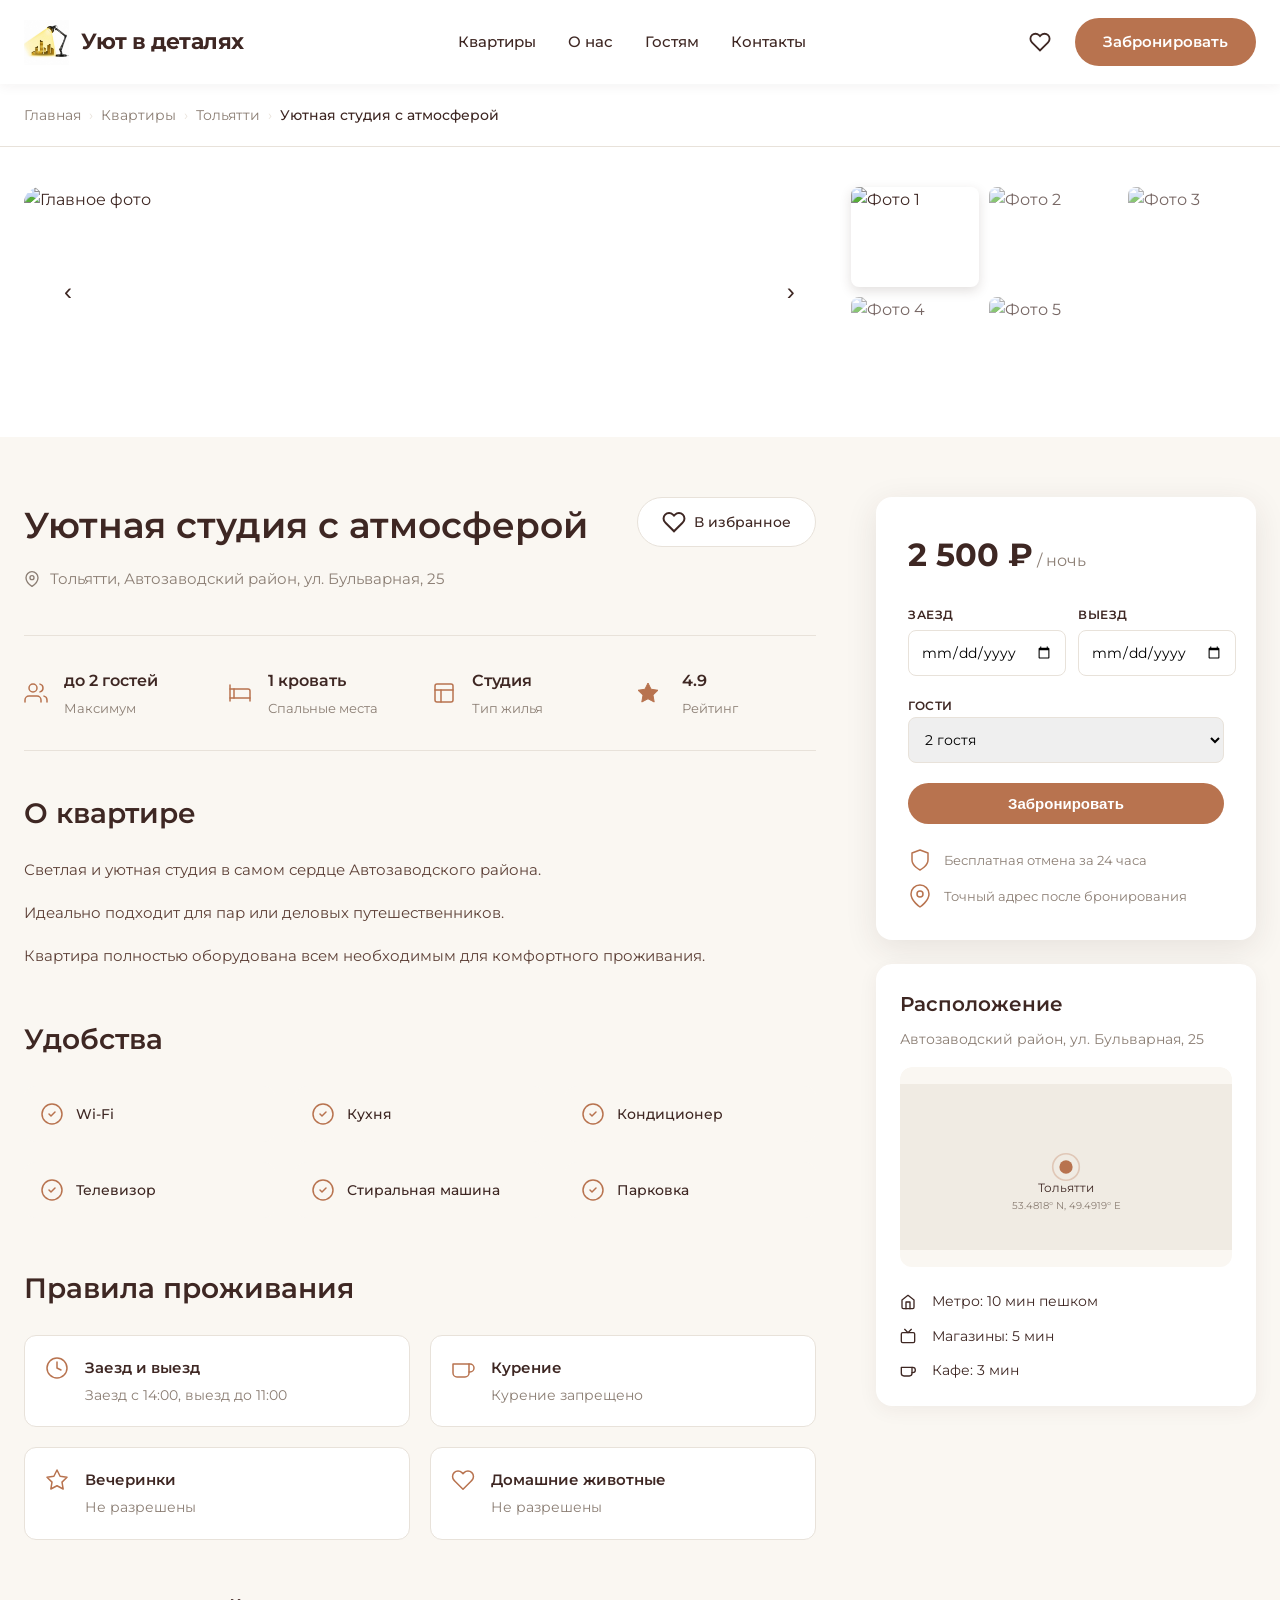
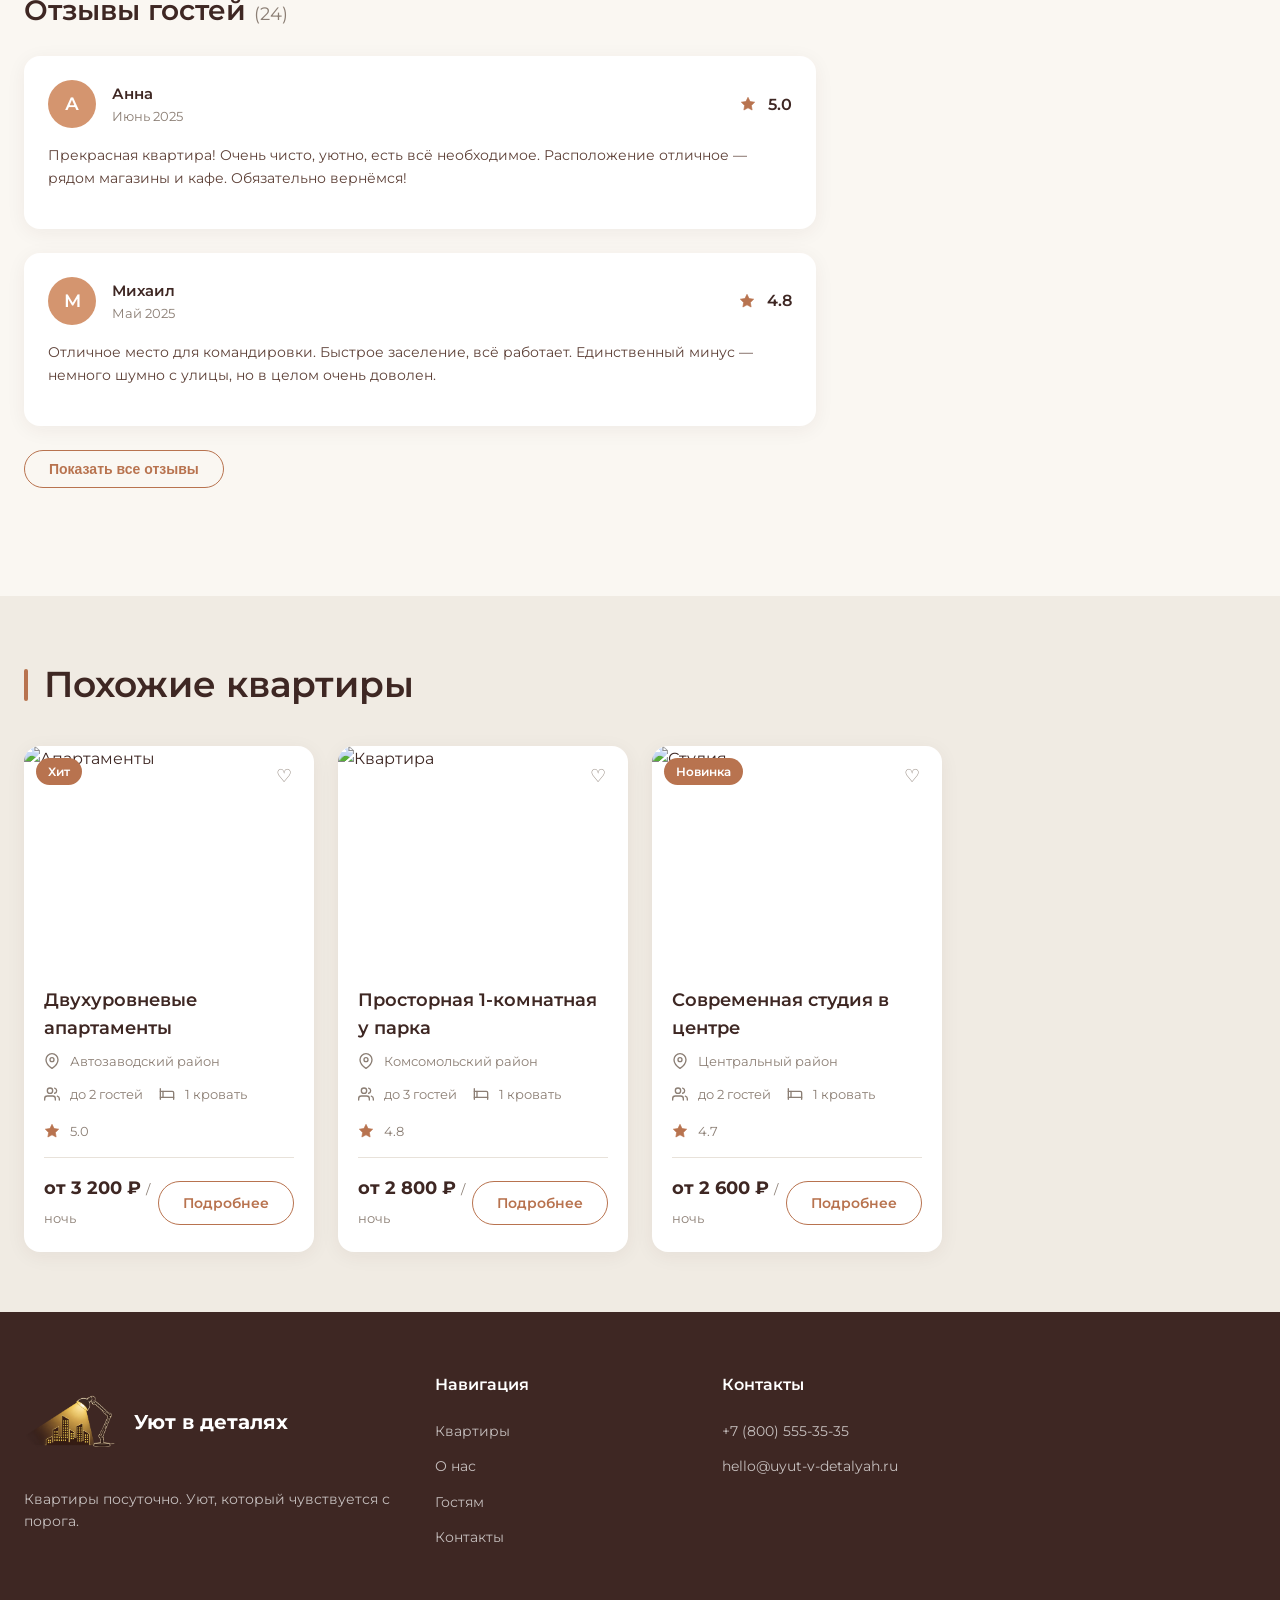
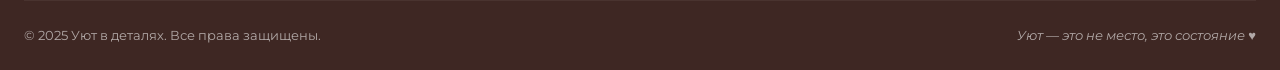
==== apartment.html @ e323c92f "Add files via upload" ====
<!DOCTYPE html>
<html lang="ru">
<head>
  <meta charset="UTF-8">
  <meta name="viewport" content="width=device-width, initial-scale=1.0">
  <title>Уютная студия с атмосферой — Уют в деталях</title>
  <link rel="stylesheet" href="css/style.css">
  <link rel="stylesheet" href="css/apartment.css">
  <link rel="preconnect" href="https://fonts.googleapis.com">
  <link rel="preconnect" href="https://fonts.gstatic.com" crossorigin>
  <link href="https://fonts.googleapis.com/css2?family=Montserrat:wght@300;400;500;600;700&family=Playfair+Display:wght@400;600;700&display=swap" rel="stylesheet">
  
  <style>
    .icon-sm {
      width: 16px;
      height: 16px;
      stroke: currentColor;
      fill: none;
      stroke-width: 2;
      stroke-linecap: round;
      stroke-linejoin: round;
      vertical-align: middle;
      margin-right: 6px;
      flex-shrink: 0;
    }
    .icon-star {
      width: 16px;
      height: 16px;
      fill: var(--terracotta);
      stroke: var(--terracotta);
      stroke-width: 1;
      vertical-align: middle;
      margin-right: 6px;
      flex-shrink: 0;
    }
    .icon-feature {
      width: 24px;
      height: 24px;
      stroke: var(--terracotta);
      fill: none;
      stroke-width: 1.5;
      stroke-linecap: round;
      stroke-linejoin: round;
    }
  </style>
</head>
<body>

  <!-- HEADER -->
  <header class="header">
    <div class="container header-inner">
      <a class="logo" href="index.html">
        <img class="logo-ikon" src="img/logo.jpg" alt="Логотип">
        <span class="logo-text">Уют в деталях</span>
      </a>
      <nav class="nav">
        <a href="catalog.html">Квартиры</a>
        <a href="about.html">О нас</a>
        <a href="guests.html">Гостям</a>
        <a href="contacts.html">Контакты</a>
      </nav>
      <div class="header-actions">
        <button class="icon-btn" title="Избранное">
          <svg width="22" height="22" viewBox="0 0 24 24" fill="none" stroke="currentColor" stroke-width="2">
            <path d="M20.84 4.61a5.5 5.5 0 0 0-7.78 0L12 5.67l-1.06-1.06a5.5 5.5 0 0 0-7.78 7.78l1.06 1.06L12 21.23l7.78-7.78 1.06-1.06a5.5 5.5 0 0 0 0-7.78z"/>
          </svg>
        </button>
        <a href="catalog.html" class="btn-primary">Забронировать</a>
      </div>
    </div>
  </header>

  <!-- ХЛЕБНЫЕ КРОШКИ -->
  <div class="breadcrumbs">
    <div class="container">
      <a href="index.html">Главная</a>
      <span>›</span>
      <a href="catalog.html">Квартиры</a>
      <span>›</span>
      <a href="catalog.html?city=tolyatti">Тольятти</a>
      <span>›</span>
      <span class="current">Уютная студия с атмосферой</span>
    </div>
  </div>

  <!-- ГАЛЕРЕЯ -->
  <section class="gallery-section">
    <div class="container">
      <div class="gallery-grid">
        <div class="gallery-main">
          <img src="https://images.unsplash.com/photo-1522708323590-d24dbb6b0267?w=1200" alt="Главное фото" id="main-image">
          <button class="gallery-nav gallery-prev">‹</button>
          <button class="gallery-nav gallery-next">›</button>
        </div>
        <div class="gallery-thumbs">
          <img src="https://images.unsplash.com/photo-1522708323590-d24dbb6b0267?w=400" alt="Фото 1" class="thumb active" data-full="https://images.unsplash.com/photo-1522708323590-d24dbb6b0267?w=1200">
          <img src="https://images.unsplash.com/photo-1502672260266-1c1ef2d93688?w=400" alt="Фото 2" class="thumb" data-full="https://images.unsplash.com/photo-1502672260266-1c1ef2d93688?w=1200">
          <img src="https://images.unsplash.com/photo-1560448204-e02f11c3d0e2?w=400" alt="Фото 3" class="thumb" data-full="https://images.unsplash.com/photo-1560448204-e02f11c3d0e2?w=1200">
          <img src="https://images.unsplash.com/photo-1505693416388-ac5ce068fe85?w=400" alt="Фото 4" class="thumb" data-full="https://images.unsplash.com/photo-1505693416388-ac5ce068fe85?w=1200">
          <img src="https://images.unsplash.com/photo-1558618666-fcd25c85cd64?w=400" alt="Фото 5" class="thumb" data-full="https://images.unsplash.com/photo-1558618666-fcd25c85cd64?w=1200">
        </div>
      </div>
    </div>
  </section>

  <!-- ОСНОВНАЯ ИНФОРМАЦИЯ -->
  <section class="apartment-details">
    <div class="container">
      <div class="details-grid">
        
        <!-- ЛЕВАЯ КОЛОНКА -->
        <div class="details-main">
          
          <!-- Заголовок -->
          <div class="apartment-header">
            <div>
              <h1>Уютная студия с атмосферой</h1>
              <div class="apartment-location">
                <svg class="icon-sm" viewBox="0 0 24 24"><path d="M21 10c0 7-9 13-9 13s-9-6-9-13a9 9 0 0 1 18 0z"></path><circle cx="12" cy="10" r="3"></circle></svg>
                Тольятти, Автозаводский район, ул. Бульварная, 25
              </div>
            </div>
            <button class="favorite-btn-large">
              <svg width="24" height="24" viewBox="0 0 24 24" fill="none" stroke="currentColor" stroke-width="2">
                <path d="M20.84 4.61a5.5 5.5 0 0 0-7.78 0L12 5.67l-1.06-1.06a5.5 5.5 0 0 0-7.78 7.78l1.06 1.06L12 21.23l7.78-7.78 1.06-1.06a5.5 5.5 0 0 0 0-7.78z"/>
              </svg>
              В избранное
            </button>
          </div>

          <!-- Характеристики -->
          <div class="apartment-specs">
            <div class="spec-item">
              <svg class="icon-feature" viewBox="0 0 24 24"><path d="M17 21v-2a4 4 0 0 0-4-4H5a4 4 0 0 0-4 4v2"></path><circle cx="9" cy="7" r="4"></circle><path d="M23 21v-2a4 4 0 0 0-3-3.87"></path><path d="M16 3.13a4 4 0 0 1 0 7.75"></path></svg>
              <div>
                <div class="spec-value">до 2 гостей</div>
                <div class="spec-label">Максимум</div>
              </div>
            </div>
            <div class="spec-item">
              <svg class="icon-feature" viewBox="0 0 24 24"><path d="M2 4v16"></path><path d="M2 8h18a2 2 0 0 1 2 2v10"></path><path d="M2 17h20"></path><path d="M6 8v9"></path></svg>
              <div>
                <div class="spec-value">1 кровать</div>
                <div class="spec-label">Спальные места</div>
              </div>
            </div>
            <div class="spec-item">
              <svg class="icon-feature" viewBox="0 0 24 24"><rect x="3" y="3" width="18" height="18" rx="2" ry="2"></rect><line x1="3" y1="9" x2="21" y2="9"></line><line x1="9" y1="21" x2="9" y2="9"></line></svg>
              <div>
                <div class="spec-value">Студия</div>
                <div class="spec-label">Тип жилья</div>
              </div>
            </div>
            <div class="spec-item">
              <svg class="icon-star" viewBox="0 0 24 24" style="width: 24px; height: 24px;"><polygon points="12 2 15.09 8.26 22 9.27 17 14.14 18.18 21.02 12 17.77 5.82 21.02 7 14.14 2 9.27 8.91 8.26 12 2"></polygon></svg>
              <div>
                <div class="spec-value">4.9</div>
                <div class="spec-label">Рейтинг</div>
              </div>
            </div>
          </div>

          <!-- Описание -->
          <div class="apartment-description">
            <h2>О квартире</h2>
            <p>Светлая и уютная студия в самом сердце Автозаводского района. Идеально подходит для пар или деловых путешественников. Квартира полностью оборудована всем необходимым для комфортного проживания.</p>
            <p>Панорамные окна наполняют пространство естественным светом, а продуманный дизайн создаёт атмосферу домашнего уюта. В шаговой доступности магазины, кафе и остановки общественного транспорта.</p>
            <p>Бесконтактное заселение через кейбокс — вы получите код доступа сразу после оплаты и сможете заехать в любое удобное время.</p>
          </div>

          <!-- Удобства -->
          <div class="apartment-amenities">
            <h2>Удобства</h2>
            <div class="amenities-grid">
              <div class="amenity-item">
                <svg class="icon-feature" viewBox="0 0 24 24"><path d="M5 12.55a11 11 0 0 1 14.08 0"></path><path d="M1.42 9a16 16 0 0 1 21.16 0"></path><path d="M8.53 16.11a6 6 0 0 1 6.95 0"></path><line x1="12" y1="20" x2="12.01" y2="20"></line></svg>
                <span>Wi-Fi</span>
              </div>
              <div class="amenity-item">
                <svg class="icon-feature" viewBox="0 0 24 24"><path d="M18 8h1a4 4 0 0 1 0 8h-1"></path><path d="M2 8h16v9a4 4 0 0 1-4 4H6a4 4 0 0 1-4-4V8z"></path><line x1="6" y1="1" x2="6" y2="4"></line><line x1="10" y1="1" x2="10" y2="4"></line><line x1="14" y1="1" x2="14" y2="4"></line></svg>
                <span>Кофемашина</span>
              </div>
              <div class="amenity-item">
                <svg class="icon-feature" viewBox="0 0 24 24"><rect x="2" y="7" width="20" height="15" rx="2" ry="2"></rect><polyline points="17 2 12 7 7 2"></polyline></svg>
                <span>Телевизор</span>
              </div>
              <div class="amenity-item">
                <svg class="icon-feature" viewBox="0 0 24 24"><path d="M12 2v20M2 12h20"></path><circle cx="12" cy="12" r="10"></circle></svg>
                <span>Кондиционер</span>
              </div>
              <div class="amenity-item">
                <svg class="icon-feature" viewBox="0 0 24 24"><path d="M18 8h1a4 4 0 0 1 0 8h-1"></path><path d="M2 8h16v9a4 4 0 0 1-4 4H6a4 4 0 0 1-4-4V8z"></path></svg>
                <span>Кухня</span>
              </div>
              <div class="amenity-item">
                <svg class="icon-feature" viewBox="0 0 24 24"><path d="M9 12l2 2 4-4"></path><circle cx="12" cy="12" r="10"></circle></svg>
                <span>Стиральная машина</span>
              </div>
              <div class="amenity-item">
                <svg class="icon-feature" viewBox="0 0 24 24"><path d="M3 9l9-7 9 7v11a2 2 0 0 1-2 2H5a2 2 0 0 1-2-2z"></path><polyline points="9 22 9 12 15 12 15 22"></polyline></svg>
                <span>Фен</span>
              </div>
              <div class="amenity-item">
                <svg class="icon-feature" viewBox="0 0 24 24"><rect x="3" y="4" width="18" height="18" rx="2" ry="2"></rect><line x1="16" y1="2" x2="16" y2="6"></line><line x1="8" y1="2" x2="8" y2="6"></line><line x1="3" y1="10" x2="21" y2="10"></line></svg>
                <span>Утюг</span>
              </div>
              <div class="amenity-item">
                <svg class="icon-feature" viewBox="0 0 24 24"><circle cx="12" cy="12" r="5"></circle><line x1="12" y1="1" x2="12" y2="3"></line><line x1="12" y1="21" x2="12" y2="23"></line><line x1="4.22" y1="4.22" x2="5.64" y2="5.64"></line><line x1="18.36" y1="18.36" x2="19.78" y2="19.78"></line><line x1="1" y1="12" x2="3" y2="12"></line><line x1="21" y1="12" x2="23" y2="12"></line><line x1="4.22" y1="19.78" x2="5.64" y2="18.36"></line><line x1="18.36" y1="5.64" x2="19.78" y2="4.22"></line></svg>
                <span>Отопление</span>
              </div>
              <div class="amenity-item">
                <svg class="icon-feature" viewBox="0 0 24 24"><path d="M21 10c0 7-9 13-9 13s-9-6-9-13a9 9 0 0 1 18 0z"></path><circle cx="12" cy="10" r="3"></circle></svg>
                <span>Рядом с метро</span>
              </div>
              <div class="amenity-item">
                <svg class="icon-feature" viewBox="0 0 24 24"><rect x="1" y="3" width="15" height="13"></rect><polygon points="16 8 20 8 23 11 23 16 16 16 16 8"></polygon><circle cx="5.5" cy="18.5" r="2.5"></circle><circle cx="18.5" cy="18.5" r="2.5"></circle></svg>
                <span>Парковка</span>
              </div>
              <div class="amenity-item">
                <svg class="icon-feature" viewBox="0 0 24 24"><path d="M12 22s8-4 8-10V5l-8-3-8 3v7c0 6 8 10 8 10z"></path></svg>
                <span>Бесконтактное заселение</span>
              </div>
            </div>
          </div>

          <!-- Правила -->
          <div class="apartment-rules">
            <h2>Правила проживания</h2>
            <div class="rules-grid">
              <div class="rule-item">
                <svg class="icon-feature" viewBox="0 0 24 24"><circle cx="12" cy="12" r="10"></circle><polyline points="12 6 12 12 16 14"></polyline></svg>
                <div>
                  <div class="rule-title">Заезд и выезд</div>
                  <div class="rule-text">Заезд с 14:00, выезд до 11:00</div>
                </div>
              </div>
              <div class="rule-item">
                <svg class="icon-feature" viewBox="0 0 24 24"><path d="M18 8h1a4 4 0 0 1 0 8h-1"></path><path d="M2 8h16v9a4 4 0 0 1-4 4H6a4 4 0 0 1-4-4V8z"></path></svg>
                <div>
                  <div class="rule-title">Курение</div>
                  <div class="rule-text">Курение запрещено</div>
                </div>
              </div>
              <div class="rule-item">
                <svg class="icon-feature" viewBox="0 0 24 24"><path d="M12 2l3.09 6.26L22 9.27l-5 4.87 1.18 6.88L12 17.77l-6.18 3.25L7 14.14 2 9.27l6.91-1.01L12 2z"></path></svg>
                <div>
                  <div class="rule-title">Вечеринки</div>
                  <div class="rule-text">Не разрешены</div>
                </div>
              </div>
              <div class="rule-item">
                <svg class="icon-feature" viewBox="0 0 24 24"><path d="M20.84 4.61a5.5 5.5 0 0 0-7.78 0L12 5.67l-1.06-1.06a5.5 5.5 0 0 0-7.78 7.78l1.06 1.06L12 21.23l7.78-7.78 1.06-1.06a5.5 5.5 0 0 0 0-7.78z"></path></svg>
                <div>
                  <div class="rule-title">Домашние животные</div>
                  <div class="rule-text">Не разрешены</div>
                </div>
              </div>
            </div>
          </div>

          <!-- Отзывы -->
          <div class="apartment-reviews">
            <h2>Отзывы гостей <span class="reviews-count">(24)</span></h2>
            <div class="reviews-list">
              <div class="review-item">
                <div class="review-header">
                  <div class="review-avatar">А</div>
                  <div>
                    <div class="review-name">Анна</div>
                    <div class="review-date">Июнь 2025</div>
                  </div>
                  <div class="review-rating">
                    <svg class="icon-star" viewBox="0 0 24 24"><polygon points="12 2 15.09 8.26 22 9.27 17 14.14 18.18 21.02 12 17.77 5.82 21.02 7 14.14 2 9.27 8.91 8.26 12 2"></polygon></svg>
                    5.0
                  </div>
                </div>
                <p class="review-text">Прекрасная квартира! Очень чисто, уютно, есть всё необходимое. Расположение отличное — рядом магазины и кафе. Обязательно вернёмся!</p>
              </div>
              <div class="review-item">
                <div class="review-header">
                  <div class="review-avatar">М</div>
                  <div>
                    <div class="review-name">Михаил</div>
                    <div class="review-date">Май 2025</div>
                  </div>
                  <div class="review-rating">
                    <svg class="icon-star" viewBox="0 0 24 24"><polygon points="12 2 15.09 8.26 22 9.27 17 14.14 18.18 21.02 12 17.77 5.82 21.02 7 14.14 2 9.27 8.91 8.26 12 2"></polygon></svg>
                    4.8
                  </div>
                </div>
                <p class="review-text">Отличное место для командировки. Быстрое заселение, всё работает. Единственный минус — немного шумно с улицы, но в целом очень доволен.</p>
              </div>
            </div>
            <button class="btn-outline" style="margin-top: 24px;">Показать все отзывы</button>
          </div>

        </div>

        <!-- ПРАВАЯ КОЛОНКА (БРОНИРОВАНИЕ) -->
        <div class="details-sidebar">
          <div class="booking-card">
            <div class="booking-price">
              <span class="price-amount">2 500 ₽</span>
              <span class="price-period">/ ночь</span>
            </div>
            
            <div class="booking-form">
              <div class="booking-dates">
                <div class="date-field">
                  <label>Заезд</label>
                  <input type="date" id="checkin-date">
                </div>
                <div class="date-field">
                  <label>Выезд</label>
                  <input type="date" id="checkout-date">
                </div>
              </div>
              
              <div class="booking-guests">
                <label>Гости</label>
                <select id="booking-guests">
                  <option>1 гость</option>
                  <option selected>2 гостя</option>
                </select>
              </div>
              
              <button class="btn-primary btn-full" id="book-btn">Забронировать</button>
            </div>

            <div class="booking-summary" id="booking-summary" style="display: none;">
              <div class="summary-row">
                <span>2 500 ₽ × <span id="nights-count">0</span> ночей</span>
                <span id="subtotal">0 ₽</span>
              </div>
              <div class="summary-row">
                <span>Уборка</span>
                <span>500 ₽</span>
              </div>
              <div class="summary-row">
                <span>Сервисный сбор</span>
                <span>300 ₽</span>
              </div>
              <div class="summary-total">
                <span>Итого</span>
                <span id="total-price">0 ₽</span>
              </div>
            </div>

            <div class="booking-features">
              <div class="booking-feature">
                <svg class="icon-feature" viewBox="0 0 24 24"><path d="M12 22s8-4 8-10V5l-8-3-8 3v7c0 6 8 10 8 10z"></path></svg>
                <span>Бесплатная отмена за 24 часа</span>
              </div>
              <div class="booking-feature">
                <svg class="icon-feature" viewBox="0 0 24 24"><path d="M21 10c0 7-9 13-9 13s-9-6-9-13a9 9 0 0 1 18 0z"></path><circle cx="12" cy="10" r="3"></circle></svg>
                <span>Точный адрес после бронирования</span>
              </div>
            </div>
          </div>

          <!-- Карта -->
          <div class="location-card">
            <h3>Расположение</h3>
            <p>Автозаводский район, ул. Бульварная, 25</p>
            <div class="map-placeholder">
              <svg width="100%" height="200" viewBox="0 0 400 200" style="background: var(--cream); border-radius: 12px;">
                <rect width="400" height="200" fill="#F0EBE3"/>
                <circle cx="200" cy="100" r="8" fill="var(--terracotta)"/>
                <circle cx="200" cy="100" r="16" fill="none" stroke="var(--terracotta)" stroke-width="2" opacity="0.3"/>
                <text x="200" y="130" text-anchor="middle" fill="var(--chocolate)" font-size="14" font-family="Montserrat">Тольятти</text>
                <text x="200" y="150" text-anchor="middle" fill="var(--gray)" font-size="12" font-family="Montserrat">53.4818° N, 49.4919° E</text>
              </svg>
            </div>
            <div class="location-features">
              <div class="location-feature">
                <svg class="icon-sm" viewBox="0 0 24 24"><path d="M3 9l9-7 9 7v11a2 2 0 0 1-2 2H5a2 2 0 0 1-2-2z"></path><polyline points="9 22 9 12 15 12 15 22"></polyline></svg>
                <span>Метро: 10 мин пешком</span>
              </div>
              <div class="location-feature">
                <svg class="icon-sm" viewBox="0 0 24 24"><rect x="2" y="7" width="20" height="15" rx="2" ry="2"></rect><polyline points="17 2 12 7 7 2"></polyline></svg>
                <span>Магазины: 5 мин</span>
              </div>
              <div class="location-feature">
                <svg class="icon-sm" viewBox="0 0 24 24"><path d="M18 8h1a4 4 0 0 1 0 8h-1"></path><path d="M2 8h16v9a4 4 0 0 1-4 4H6a4 4 0 0 1-4-4V8z"></path></svg>
                <span>Кафе: 3 мин</span>
              </div>
            </div>
          </div>
        </div>

      </div>
    </div>
  </section>

  <!-- ПОХОЖИЕ КВАРТИРЫ -->
  <section class="similar-apartments">
    <div class="container">
      <h2 class="section-title">Похожие квартиры</h2>
      <div class="apartments-grid">
        
        <article class="apartment-card">
          <div class="apartment-image">
            <img src="https://images.unsplash.com/photo-1502672260266-1c1ef2d93688?w=600" alt="Апартаменты">
            <span class="badge">Хит</span>
            <button class="favorite-btn">♡</button>
          </div>
          <div class="apartment-info">
            <h3>Двухуровневые апартаменты</h3>
            <div class="apartment-location">
              <svg class="icon-sm" viewBox="0 0 24 24"><path d="M21 10c0 7-9 13-9 13s-9-6-9-13a9 9 0 0 1 18 0z"></path><circle cx="12" cy="10" r="3"></circle></svg>
              Автозаводский район
            </div>
            <div class="apartment-meta">
              <span>
                <svg class="icon-sm" viewBox="0 0 24 24"><path d="M17 21v-2a4 4 0 0 0-4-4H5a4 4 0 0 0-4 4v2"></path><circle cx="9" cy="7" r="4"></circle><path d="M23 21v-2a4 4 0 0 0-3-3.87"></path><path d="M16 3.13a4 4 0 0 1 0 7.75"></path></svg>
                до 2 гостей
              </span>
              <span>
                <svg class="icon-sm" viewBox="0 0 24 24"><path d="M2 4v16"></path><path d="M2 8h18a2 2 0 0 1 2 2v10"></path><path d="M2 17h20"></path><path d="M6 8v9"></path></svg>
                1 кровать
              </span>
              <span>
                <svg class="icon-star" viewBox="0 0 24 24"><polygon points="12 2 15.09 8.26 22 9.27 17 14.14 18.18 21.02 12 17.77 5.82 21.02 7 14.14 2 9.27 8.91 8.26 12 2"></polygon></svg>
                5.0
              </span>
            </div>
            <div class="apartment-footer">
              <div class="apartment-price">от 3 200 ₽ <small>/ ночь</small></div>
              <a href="apartment.html" class="btn-outline">Подробнее</a>
            </div>
          </div>
        </article>

        <article class="apartment-card">
          <div class="apartment-image">
            <img src="https://images.unsplash.com/photo-1502672023488-70e25813eb80?w=600" alt="Квартира">
            <button class="favorite-btn">♡</button>
          </div>
          <div class="apartment-info">
            <h3>Просторная 1-комнатная у парка</h3>
            <div class="apartment-location">
              <svg class="icon-sm" viewBox="0 0 24 24"><path d="M21 10c0 7-9 13-9 13s-9-6-9-13a9 9 0 0 1 18 0z"></path><circle cx="12" cy="10" r="3"></circle></svg>
              Комсомольский район
            </div>
            <div class="apartment-meta">
              <span>
                <svg class="icon-sm" viewBox="0 0 24 24"><path d="M17 21v-2a4 4 0 0 0-4-4H5a4 4 0 0 0-4 4v2"></path><circle cx="9" cy="7" r="4"></circle><path d="M23 21v-2a4 4 0 0 0-3-3.87"></path><path d="M16 3.13a4 4 0 0 1 0 7.75"></path></svg>
                до 3 гостей
              </span>
              <span>
                <svg class="icon-sm" viewBox="0 0 24 24"><path d="M2 4v16"></path><path d="M2 8h18a2 2 0 0 1 2 2v10"></path><path d="M2 17h20"></path><path d="M6 8v9"></path></svg>
                1 кровать
              </span>
              <span>
                <svg class="icon-star" viewBox="0 0 24 24"><polygon points="12 2 15.09 8.26 22 9.27 17 14.14 18.18 21.02 12 17.77 5.82 21.02 7 14.14 2 9.27 8.91 8.26 12 2"></polygon></svg>
                4.8
              </span>
            </div>
            <div class="apartment-footer">
              <div class="apartment-price">от 2 800 ₽ <small>/ ночь</small></div>
              <a href="apartment.html" class="btn-outline">Подробнее</a>
            </div>
          </div>
        </article>

        <article class="apartment-card">
          <div class="apartment-image">
            <img src="https://images.unsplash.com/photo-1522708323590-d24dbb6b0267?w=600" alt="Студия">
            <span class="badge">Новинка</span>
            <button class="favorite-btn">♡</button>
          </div>
          <div class="apartment-info">
            <h3>Современная студия в центре</h3>
            <div class="apartment-location">
              <svg class="icon-sm" viewBox="0 0 24 24"><path d="M21 10c0 7-9 13-9 13s-9-6-9-13a9 9 0 0 1 18 0z"></path><circle cx="12" cy="10" r="3"></circle></svg>
              Центральный район
            </div>
            <div class="apartment-meta">
              <span>
                <svg class="icon-sm" viewBox="0 0 24 24"><path d="M17 21v-2a4 4 0 0 0-4-4H5a4 4 0 0 0-4 4v2"></path><circle cx="9" cy="7" r="4"></circle><path d="M23 21v-2a4 4 0 0 0-3-3.87"></path><path d="M16 3.13a4 4 0 0 1 0 7.75"></path></svg>
                до 2 гостей
              </span>
              <span>
                <svg class="icon-sm" viewBox="0 0 24 24"><path d="M2 4v16"></path><path d="M2 8h18a2 2 0 0 1 2 2v10"></path><path d="M2 17h20"></path><path d="M6 8v9"></path></svg>
                1 кровать
              </span>
              <span>
                <svg class="icon-star" viewBox="0 0 24 24"><polygon points="12 2 15.09 8.26 22 9.27 17 14.14 18.18 21.02 12 17.77 5.82 21.02 7 14.14 2 9.27 8.91 8.26 12 2"></polygon></svg>
                4.7
              </span>
            </div>
            <div class="apartment-footer">
              <div class="apartment-price">от 2 600 ₽ <small>/ ночь</small></div>
              <a href="apartment.html" class="btn-outline">Подробнее</a>
            </div>
          </div>
        </article>

      </div>
    </div>
  </section>

  <!-- FOOTER -->
  <footer class="footer">
    <div class="container">
      <div class="footer-grid">
        <div>
          <div class="footer-logo">
            <img class="logo-ikon" src="img/logo.png" alt="Логотип Уют в деталях" style="height: 100px;">
            <span class="footer-logo-text">Уют в деталях</span>
          </div>
          <p class="footer-desc">Квартиры посуточно. Уют, который чувствуется с порога.</p>
        </div>
        <div>
          <h4>Навигация</h4>
          <ul class="footer-links">
            <li><a href="catalog.html">Квартиры</a></li>
            <li><a href="about.html">О нас</a></li>
            <li><a href="guests.html">Гостям</a></li>
            <li><a href="contacts.html">Контакты</a></li>
          </ul>
        </div>
        <div>
          <h4>Контакты</h4>
          <ul class="footer-links">
            <li><a href="tel:+78005553535">+7 (800) 555-35-35</a></li>
            <li><a href="mailto:hello@uyut-v-detalyah.ru">hello@uyut-v-detalyah.ru</a></li>
          </ul>
        </div>
      </div>
      <div class="footer-bottom">
        <div>© 2025 Уют в деталях. Все права защищены.</div>
        <div class="footer-tagline">Уют — это не место, это состояние ♥</div>
      </div>
    </div>
  </footer>

  <script src="js/main.js"></script>
  <script src="js/apartment.js"></script>
</body>
</html>
---- css/style.css ----
@import url('https://fonts.googleapis.com/css2?family=Montserrat:wght@300;400;500;600;700&family=Playfair+Display:wght@400;600;700&display=swap');

:root {
  --terracotta: #B8734F;
  --terracotta-light: #D4956F;
  --terracotta-dark: #9A5A3A;
  --chocolate: #3E2723;
  --chocolate-light: #5D4037;
  --cream: #FAF7F2;
  --cream-dark: #F0EBE3;
  --white: #FFFFFF;
  --gray: #8B7E74;
  --gray-light: #E8E2DA;
}

* {
  margin: 0;
  padding: 0;
  box-sizing: border-box;
}

body {
  font-family: 'Montserrat', sans-serif;
  color: var(--chocolate);
  background: var(--cream);
  line-height: 1.6;
}

h1, h2, h3, h4 {
  font-weight: 600;
}

a {
  text-decoration: none;
  color: inherit;
}

img {
  max-width: 100%;
  display: block;
}

.container {
  max-width: 1280px;
  margin: 0 auto;
  padding: 0 24px;
}

/* ===== HEADER ===== */
.header {
  background: var(--white);
  padding: 18px 0;
  position: sticky;
  top: 0;
  z-index: 100;
  box-shadow: 0 2px 12px rgba(62, 39, 35, 0.06);
}

.header-inner {
  display: flex;
  align-items: center;
  justify-content: space-between;
}

.logo {
  display: flex;
  align-items: center;
  gap: 12px;
  cursor: pointer;
}

.logo-ikon {
  height: 45px;
  width: auto;
  object-fit: contain;
  display: block;
}

.logo-text {
  font-size: 22px;
  font-weight: 700;
  color: var(--chocolate);
  letter-spacing: -0.5px;
}

.nav {
  display: flex;
  gap: 32px;
}

.nav a {
  text-decoration: none;
  color: var(--chocolate);
  font-size: 15px;
  font-weight: 500;
  transition: color 0.2s;
}

.nav a:hover,
.nav a.active {
  color: var(--terracotta);
}

.header-actions {
  display: flex;
  align-items: center;
  gap: 16px;
}

.icon-btn {
  background: none;
  border: none;
  cursor: pointer;
  color: var(--chocolate);
  padding: 8px;
  transition: color 0.2s;
  display: flex;
  align-items: center;
  font-size: 20px;
}

.icon-btn:hover {
  color: var(--terracotta);
}

.btn-primary {
  background: var(--terracotta);
  color: var(--white);
  border: none;
  padding: 12px 28px;
  border-radius: 50px;
  font-size: 15px;
  font-weight: 600;
  cursor: pointer;
  transition: all 0.3s;
  text-decoration: none;
  display: inline-block;
}

.btn-primary:hover {
  background: var(--terracotta-dark);
  transform: translateY(-2px);
  box-shadow: 0 6px 20px rgba(184, 115, 79, 0.3);
}

.btn-outline {
  background: transparent;
  color: var(--terracotta);
  border: 1.5px solid var(--terracotta);
  padding: 10px 24px;
  border-radius: 50px;
  font-size: 14px;
  font-weight: 600;
  cursor: pointer;
  transition: all 0.3s;
  text-decoration: none;
  display: inline-block;
}

.btn-outline:hover {
  background: var(--terracotta);
  color: var(--white);
}

.btn-full {
  width: 100%;
}

.btn-light {
  background: var(--terracotta-light);
}

/* ===== HERO ===== */
/* ===== HERO ===== */
.hero {
  position: relative;
  min-height: 550px; /* Чуть выше, чтобы дать больше "воздуха" фото */
  background: linear-gradient(135deg, rgba(62, 39, 35, 0.5), rgba(62, 39, 35, 0.3)),
              url('https://images.unsplash.com/photo-1522708323590-d24dbb6b0267?w=1600') center/cover;
  display: flex;
  align-items: center;
  padding: 80px 0 120px; /* Большой отступ снизу, чтобы текст не прилипал к форме */
}

.hero-content {
  color: var(--white);
  max-width: 600px;
}

.hero h1 {
  font-size: 56px;
  line-height: 1.1;
  margin-bottom: 16px;
  color: var(--white);
}

.hero-subtitle {
  font-size: 20px;
  margin-bottom: 20px;
  opacity: 0.95;
  font-weight: 400;
  color: var(--white);
}

.hero-cities {
  display: flex;
  gap: 8px;
  align-items: center;
  font-size: 15px;
  opacity: 0.9;
  color: var(--white);
}

/* ===== SEARCH SECTION & FORM ===== */
.search-section {
  margin-top: -70px; /* Форма "наезжает" на нижний край фото */
  position: relative;
  z-index: 10;
  margin-bottom: 60px; /* Отступ до следующего блока с городами */
}

.search-form {
  background: rgba(255, 255, 255, 0.95); /* Почти непрозрачный, но с глубиной */
  backdrop-filter: blur(12px); /* Красивое размытие фона под формой */
  -webkit-backdrop-filter: blur(12px);
  border-radius: 16px;
  padding: 16px;
  display: grid;
  grid-template-columns: 1.2fr 1.5fr 1fr auto;
  gap: 12px;
  box-shadow: 0 20px 60px rgba(62, 39, 35, 0.15);
  max-width: 900px;
  margin: 0 auto; /* Идеальное центрирование */
}

.search-field {
  display: flex;
  flex-direction: column;
  gap: 4px;
  padding: 8px 16px;
  border-right: 1px solid var(--gray-light);
}

.search-field:last-of-type {
  border-right: none;
}

.search-field label {
  font-size: 11px;
  font-weight: 600;
  color: var(--chocolate);
  text-transform: uppercase;
  letter-spacing: 0.5px;
}

.search-field select,
.search-field input {
  border: none;
  outline: none;
  font-size: 14px;
  color: var(--chocolate);
  background: transparent;
  cursor: pointer;
  width: 100%;
  font-family: 'Montserrat', sans-serif;
}

.search-btn {
  background: var(--terracotta);
  color: var(--white);
  border: none;
  padding: 0 28px;
  border-radius: 12px;
  font-size: 15px;
  font-weight: 600;
  cursor: pointer;
  transition: all 0.3s;
  display: flex;
  align-items: center;
  justify-content: center;
  gap: 8px;
  font-family: 'Montserrat', sans-serif;
}

.search-btn:hover {
  background: var(--terracotta-dark);
  transform: translateY(-2px);
}
/* ===== SECTIONS ===== */
.section {
  padding: 80px 0;
}

.section-white {
  background: var(--white);
}

.section-header {
  display: flex;
  justify-content: space-between;
  align-items: flex-end;
  margin-bottom: 40px;
}

.section-title {
  font-size: 36px;
  color: var(--chocolate);
  position: relative;
  padding-left: 20px;
}

.section-title::before {
  content: '';
  position: absolute;
  left: 0;
  top: 50%;
  transform: translateY(-50%);
  width: 4px;
  height: 32px;
  background: var(--terracotta);
  border-radius: 2px;
}

.section-title-center {
  font-size: 36px;
  text-align: center;
  margin-bottom: 12px;
}

.section-subtitle {
  text-align: center;
  color: var(--gray);
  max-width: 600px;
  margin: 0 auto 40px;
}

.section-link {
  color: var(--terracotta);
  text-decoration: none;
  font-size: 15px;
  font-weight: 600;
  display: flex;
  align-items: center;
  gap: 6px;
  cursor: pointer;
}

.section-link:hover {
  text-decoration: underline;
}

/* ===== PAGE TITLES ===== */
.page-title {
  font-size: 42px;
  margin-bottom: 8px;
}

.page-subtitle {
  color: var(--gray);
  margin-bottom: 32px;
}

/* ===== CITY CARDS ===== */
.cities-grid {
  display: grid;
  grid-template-columns: repeat(3, 1fr);
  gap: 24px;
}

.city-card {
  position: relative;
  height: 280px;
  border-radius: 16px;
  overflow: hidden;
  cursor: pointer;
  transition: transform 0.3s;
  display: block;
}

.city-card:hover {
  transform: translateY(-4px);
}

.city-card img {
  width: 100%;
  height: 100%;
  object-fit: cover;
}

.city-card-overlay {
  position: absolute;
  inset: 0;
  background: linear-gradient(to top, rgba(62, 39, 35, 0.85), transparent 60%);
  padding: 24px;
  display: flex;
  flex-direction: column;
  justify-content: flex-end;
  color: var(--white);
}

.city-card-overlay h3 {
  font-size: 24px;
  margin-bottom: 4px;
  color: var(--white);
}

.city-card-overlay p {
  font-size: 14px;
  opacity: 0.9;
  color: var(--white);
}

.city-card-arrow {
  position: absolute;
  top: 20px;
  right: 20px;
  width: 40px;
  height: 40px;
  background: var(--white);
  border-radius: 50%;
  display: flex;
  align-items: center;
  justify-content: center;
  color: var(--chocolate);
  transition: all 0.3s;
  font-size: 20px;
}

.city-card:hover .city-card-arrow {
  background: var(--terracotta);
  color: var(--white);
}

/* ===== APARTMENT CARDS ===== */
.apartments-grid {
  display: grid;
  grid-template-columns: repeat(4, 1fr);
  gap: 24px;
}

.apartments-grid-2 {
  grid-template-columns: repeat(2, 1fr);
}

.apartment-card {
  background: var(--white);
  border-radius: 16px;
  overflow: hidden;
  transition: all 0.3s;
  box-shadow: 0 4px 20px rgba(62, 39, 35, 0.06);
}

.apartment-card:hover {
  transform: translateY(-6px);
  box-shadow: 0 12px 40px rgba(62, 39, 35, 0.12);
}

.apartment-image {
  position: relative;
  height: 220px;
  overflow: hidden;
}

.apartment-image img {
  width: 100%;
  height: 100%;
  object-fit: cover;
  transition: transform 0.5s;
}

.apartment-card:hover .apartment-image img {
  transform: scale(1.05);
}

.badge {
  position: absolute;
  top: 12px;
  left: 12px;
  background: var(--terracotta);
  color: var(--white);
  padding: 4px 12px;
  border-radius: 20px;
  font-size: 12px;
  font-weight: 600;
}

.favorite-btn {
  position: absolute;
  top: 12px;
  right: 12px;
  width: 36px;
  height: 36px;
  background: var(--white);
  border: none;
  border-radius: 50%;
  cursor: pointer;
  display: flex;
  align-items: center;
  justify-content: center;
  transition: all 0.3s;
  font-size: 18px;
  color: var(--gray);
}

.favorite-btn:hover {
  background: var(--terracotta);
  color: var(--white);
}

.apartment-info {
  padding: 20px;
}

.apartment-info h3 {
  font-size: 18px;
  margin-bottom: 8px;
  font-weight: 600;
}

.apartment-location {
  font-size: 13px;
  color: var(--gray);
  margin-bottom: 12px;
  display: flex;
  align-items: center;
  gap: 4px;
}

.apartment-meta {
  display: flex;
  gap: 16px;
  font-size: 13px;
  color: var(--gray);
  margin-bottom: 16px;
  flex-wrap: wrap;
}

.apartment-meta span {
  display: flex;
  align-items: center;
  gap: 4px;
}

.apartment-footer {
  display: flex;
  justify-content: space-between;
  align-items: center;
  padding-top: 16px;
  border-top: 1px solid var(--gray-light);
}

.apartment-price {
  font-size: 18px;
  font-weight: 700;
  color: var(--chocolate);
}

.apartment-price small {
  font-size: 13px;
  font-weight: 400;
  color: var(--gray);
}

/* ===== FEATURES ===== */
.features-section {
  background: var(--white);
}

.features-grid {
  display: grid;
  grid-template-columns: 1fr 1.5fr 1fr;
  gap: 40px;
  align-items: center;
}

.feature-image {
  height: 320px;
  border-radius: 16px;
  overflow: hidden;
}

.feature-image img {
  width: 100%;
  height: 100%;
  object-fit: cover;
}

.features-content h2 {
  font-size: 36px;
  margin-bottom: 12px;
  color: var(--chocolate);
}

.features-content > p {
  color: var(--gray);
  margin-bottom: 32px;
}

.features-list {
  display: grid;
  grid-template-columns: repeat(5, 1fr);
  gap: 20px;
}

.feature-item {
  text-align: center;
}

.feature-icon {
  width: 56px;
  height: 56px;
  background: var(--cream);
  border-radius: 16px;
  display: flex;
  align-items: center;
  justify-content: center;
  margin: 0 auto 12px;
  color: var(--terracotta);
  font-size: 24px;
}

.feature-item h4 {
  font-size: 14px;
  font-weight: 600;
  margin-bottom: 4px;
}

.feature-item p {
  font-size: 12px;
  color: var(--gray);
}

/* ===== REVIEWS ===== */
.reviews-grid {
  display: grid;
  grid-template-columns: repeat(3, 1fr);
  gap: 24px;
}

.review-card {
  background: var(--white);
  padding: 28px;
  border-radius: 16px;
  box-shadow: 0 4px 20px rgba(62, 39, 35, 0.06);
}

.review-header {
  display: flex;
  align-items: center;
  gap: 12px;
  margin-bottom: 16px;
}

.review-avatar {
  width: 48px;
  height: 48px;
  border-radius: 50%;
  background: var(--terracotta-light);
  display: flex;
  align-items: center;
  justify-content: center;
  color: var(--white);
  font-weight: 600;
  font-size: 18px;
}

.review-name {
  font-weight: 600;
  font-size: 15px;
}

.review-date {
  font-size: 12px;
  color: var(--gray);
}

.review-text {
  font-size: 14px;
  color: var(--chocolate-light);
  margin-bottom: 16px;
  line-height: 1.6;
}

.review-stars {
  color: var(--terracotta);
  font-size: 14px;
  letter-spacing: 2px;
}

/* ===== FOOTER ===== */
.footer {
  background: var(--chocolate);
  color: var(--white);
  padding: 60px 0 24px;
}

.footer-grid {
  display: grid;
  grid-template-columns: 1.5fr 1fr 1fr 1fr;
  gap: 40px;
  margin-bottom: 40px;
}

.footer-logo {
  display: flex;
  align-items: center;
  gap: 10px;
  margin-bottom: 16px;
}

.footer-logo-text {
  font-size: 20px;
  font-weight: 700;
  color: var(--white);
}

.footer-desc {
  font-size: 14px;
  opacity: 0.7;
  line-height: 1.6;
  color: var(--white);
}

.footer h4 {
  font-size: 16px;
  margin-bottom: 20px;
  font-weight: 600;
  color: var(--white);
}

.footer-links {
  list-style: none;
}

.footer-links li {
  margin-bottom: 10px;
}

.footer-links a {
  color: var(--white);
  text-decoration: none;
  font-size: 14px;
  opacity: 0.7;
  transition: opacity 0.2s;
  cursor: pointer;
}

.footer-links a:hover {
  opacity: 1;
  color: var(--terracotta-light);
}

.footer-social {
  display: flex;
  gap: 12px;
  margin-top: 16px;
}

.footer-social a {
  width: 40px;
  height: 40px;
  background: rgba(255,255,255,0.1);
  border-radius: 50%;
  display: flex;
  align-items: center;
  justify-content: center;
  color: var(--white);
  text-decoration: none;
  transition: all 0.3s;
  font-size: 12px;
  font-weight: 600;
}

.footer-social a:hover {
  background: var(--terracotta);
}

.footer-social-dark a {
  background: rgba(255,255,255,0.1);
}

.footer-bottom {
  border-top: 1px solid rgba(255,255,255,0.1);
  padding-top: 24px;
  display: flex;
  justify-content: space-between;
  align-items: center;
  font-size: 13px;
  opacity: 0.6;
  color: var(--white);
}

.footer-tagline {
  font-style: italic;
}

/* ===== ABOUT HERO ===== */
.about-hero {
  background: linear-gradient(135deg, rgba(62, 39, 35, 0.6), rgba(62, 39, 35, 0.4)),
              url('https://images.unsplash.com/photo-1600585154340-be6161a56a0c?w=1600') center/cover;
  padding: 100px 0;
  color: var(--white);
  text-align: center;
}

.about-hero h1 {
  font-size: 48px;
  margin-bottom: 16px;
  color: var(--white);
}

.about-hero p {
  font-size: 18px;
  max-width: 600px;
  margin: 0 auto;
  opacity: 0.95;
  color: var(--white);
}

/* ===== CONTACT BLOCK ===== */
.contact-block {
  background: var(--chocolate);
  color: var(--white);
  padding: 48px;
  border-radius: 16px;
  display: grid;
  grid-template-columns: 1fr 1fr;
  gap: 40px;
  margin-top: 60px;
}

.contact-block-top {
  margin-top: 0;
}

.contact-block h3 {
  font-size: 28px;
  margin-bottom: 12px;
  color: var(--white);
}

.contact-block h4 {
  font-size: 20px;
  margin-bottom: 20px;
  color: var(--white);
}

.contact-block > div > p {
  opacity: 0.8;
  margin-bottom: 24px;
  color: var(--white);
}

.contact-desc {
  opacity: 0.8;
  margin-bottom: 24px;
  color: var(--white);
}

.contact-form input,
.contact-form textarea {
  width: 100%;
  padding: 14px 16px;
  border: none;
  border-radius: 8px;
  margin-bottom: 12px;
  font-size: 14px;
  outline: none;
}

.contact-form textarea {
  min-height: 100px;
  resize: vertical;
}

.contact-item {
  display: flex;
  align-items: center;
  gap: 12px;
  margin-bottom: 16px;
  font-size: 14px;
  color: var(--white);
}

.contact-item-icon {
  width: 40px;
  height: 40px;
  background: rgba(255,255,255,0.1);
  border-radius: 50%;
  display: flex;
  align-items: center;
  justify-content: center;
}

.contact-item-label {
  font-size: 12px;
  opacity: 0.7;
  color: var(--white);
}
/* Для бейджей городов */
.badge[data-city] {
  position: absolute;
  top: 12px;
  left: 12px;
  padding: 6px 14px;
  border-radius: 20px;
  font-size: 12px;
  font-weight: 600;
  color: white;
  z-index: 2;
}

.badge[data-city="tolyatti"] {
  background: var(--terracotta);
}

.badge[data-city="samara"] {
  background: #27ae60;
}

.badge[data-city="spb"] {
  background: #8e44ad;
}
/* ===== RESPONSIVE ===== */
@media (max-width: 1024px) {
  .apartments-grid { grid-template-columns: repeat(2, 1fr); }
  .features-list { grid-template-columns: repeat(3, 1fr); }
  .footer-grid { grid-template-columns: repeat(2, 1fr); }
}

@media (max-width: 768px) {
  .nav { display: none; }
  .hero h1 { font-size: 36px; }
  .search-form { grid-template-columns: 1fr; }
  .cities-grid { grid-template-columns: 1fr; }
  .apartments-grid,
  .apartments-grid-2 { grid-template-columns: 1fr; }
  .features-grid { grid-template-columns: 1fr; }
  .reviews-grid { grid-template-columns: 1fr; }
  .contact-block { grid-template-columns: 1fr; padding: 24px; }
  .section-title,
  .section-title-center { font-size: 28px; }
  .about-hero h1 { font-size: 36px; }
  .page-title { font-size: 32px; }
}
---- css/apartment.css ----
/* ===== ХЛЕБНЫЕ КРОШКИ ===== */
.breadcrumbs {
  padding: 20px 0;
  background: var(--white);
  border-bottom: 1px solid var(--gray-light);
}

.breadcrumbs .container {
  display: flex;
  align-items: center;
  gap: 8px;
  font-size: 14px;
}

.breadcrumbs a {
  color: var(--gray);
  text-decoration: none;
  transition: color 0.2s;
}

.breadcrumbs a:hover {
  color: var(--terracotta);
}

.breadcrumbs span {
  color: var(--gray-light);
}

.breadcrumbs .current {
  color: var(--chocolate);
  font-weight: 500;
}

/* ===== ГАЛЕРЕЯ ===== */
.gallery-section {
  padding: 40px 0;
  background: var(--white);
}

.gallery-grid {
  display: grid;
  grid-template-columns: 2fr 1fr;
  gap: 16px;
  max-height: 600px;
}

.gallery-main {
  position: relative;
  border-radius: 16px;
  overflow: hidden;
  height: 100%;
}

.gallery-main img {
  width: 100%;
  height: 100%;
  object-fit: cover;
}

.gallery-nav {
  position: absolute;
  top: 50%;
  transform: translateY(-50%);
  width: 48px;
  height: 48px;
  background: var(--white);
  border: none;
  border-radius: 50%;
  cursor: pointer;
  font-size: 24px;
  color: var(--chocolate);
  transition: all 0.3s;
  display: flex;
  align-items: center;
  justify-content: center;
}

.gallery-nav:hover {
  background: var(--terracotta);
  color: var(--white);
}

.gallery-prev {
  left: 20px;
}

.gallery-next {
  right: 20px;
}

.gallery-thumbs {
  display: grid;
  grid-template-columns: repeat(3, 1fr); /* 3 колонки */
  grid-auto-rows: 100px; /* Высота ряда (меньше, т.к. колонки уже) */
  gap: 10px;
  max-height: none;
  overflow-y: visible;
}

.gallery-thumbs img {
  width: 100%;
  height: 100%;
  object-fit: cover;
  border-radius: 8px;
  cursor: pointer;
  transition: all 0.3s;
  opacity: 0.7;
}

.gallery-thumbs img:hover,
.gallery-thumbs img.active {
  opacity: 1;
  box-shadow: 0 4px 12px rgba(62, 39, 35, 0.15);
}

/* ===== ОСНОВНАЯ ИНФОРМАЦИЯ ===== */
.apartment-details {
  padding: 60px 0;
}

.details-grid {
  display: grid;
  grid-template-columns: 1fr 380px;
  gap: 60px;
}

/* Заголовок */
.apartment-header {
  display: flex;
  justify-content: space-between;
  align-items: flex-start;
  margin-bottom: 32px;
  gap: 24px;
}

.apartment-header h1 {
  font-size: 36px;
  margin-bottom: 12px;
  color: var(--chocolate);
}

.apartment-header .apartment-location {
  display: flex;
  align-items: center;
  color: var(--gray);
  font-size: 15px;
}

.favorite-btn-large {
  display: flex;
  align-items: center;
  gap: 8px;
  padding: 12px 24px;
  background: var(--white);
  border: 1.5px solid var(--gray-light);
  border-radius: 50px;
  cursor: pointer;
  font-family: 'Montserrat', sans-serif;
  font-size: 14px;
  font-weight: 500;
  color: var(--chocolate);
  transition: all 0.3s;
  white-space: nowrap;
}

.favorite-btn-large:hover {
  border-color: var(--terracotta);
  color: var(--terracotta);
}

/* Характеристики */
.apartment-specs {
  display: grid;
  grid-template-columns: repeat(4, 1fr);
  gap: 24px;
  padding: 32px 0;
  border-top: 1px solid var(--gray-light);
  border-bottom: 1px solid var(--gray-light);
  margin-bottom: 40px;
}

.spec-item {
  display: flex;
  align-items: center;
  gap: 16px;
}

.spec-value {
  font-size: 16px;
  font-weight: 600;
  color: var(--chocolate);
  margin-bottom: 4px;
}

.spec-label {
  font-size: 13px;
  color: var(--gray);
}

/* Описание */
.apartment-description {
  margin-bottom: 48px;
}

.apartment-description h2 {
  font-size: 28px;
  margin-bottom: 20px;
  color: var(--chocolate);
}

.apartment-description p {
  font-size: 15px;
  line-height: 1.8;
  color: var(--chocolate-light);
  margin-bottom: 16px;
}

/* Удобства */
.apartment-amenities {
  margin-bottom: 48px;
}

.apartment-amenities h2 {
  font-size: 28px;
  margin-bottom: 24px;
  color: var(--chocolate);
}

.amenities-grid {
  display: grid;
  grid-template-columns: repeat(3, 1fr);
  gap: 20px;
}

.amenity-item {
  display: flex;
  align-items: center;
  gap: 12px;
  padding: 16px;
  background: var(--cream);
  border-radius: 12px;
  transition: all 0.3s;
}

.amenity-item:hover {
  background: var(--cream-dark);
  transform: translateY(-2px);
}

.amenity-item span {
  font-size: 14px;
  color: var(--chocolate);
  font-weight: 500;
}

/* Правила */
.apartment-rules {
  margin-bottom: 48px;
}

.apartment-rules h2 {
  font-size: 28px;
  margin-bottom: 24px;
  color: var(--chocolate);
}

.rules-grid {
  display: grid;
  grid-template-columns: repeat(2, 1fr);
  gap: 20px;
}

.rule-item {
  display: flex;
  align-items: flex-start;
  gap: 16px;
  padding: 20px;
  background: var(--white);
  border: 1px solid var(--gray-light);
  border-radius: 12px;
}

.rule-title {
  font-size: 15px;
  font-weight: 600;
  color: var(--chocolate);
  margin-bottom: 4px;
}

.rule-text {
  font-size: 14px;
  color: var(--gray);
}

/* Отзывы */
.apartment-reviews {
  margin-bottom: 48px;
}

.apartment-reviews h2 {
  font-size: 28px;
  margin-bottom: 24px;
  color: var(--chocolate);
}

.reviews-count {
  font-size: 18px;
  color: var(--gray);
  font-weight: 400;
}

.reviews-list {
  display: flex;
  flex-direction: column;
  gap: 24px;
}

.review-item {
  padding: 24px;
  background: var(--white);
  border-radius: 16px;
  box-shadow: 0 4px 20px rgba(62, 39, 35, 0.06);
}

.review-header {
  display: flex;
  align-items: center;
  gap: 16px;
  margin-bottom: 16px;
}

.review-avatar {
  width: 48px;
  height: 48px;
  border-radius: 50%;
  background: var(--terracotta-light);
  display: flex;
  align-items: center;
  justify-content: center;
  color: var(--white);
  font-weight: 600;
  font-size: 18px;
}

.review-name {
  font-weight: 600;
  font-size: 15px;
  color: var(--chocolate);
}

.review-date {
  font-size: 13px;
  color: var(--gray);
}

.review-rating {
  margin-left: auto;
  display: flex;
  align-items: center;
  gap: 6px;
  font-weight: 600;
  color: var(--chocolate);
}

.review-text {
  font-size: 14px;
  line-height: 1.6;
  color: var(--chocolate-light);
}

/* ===== БОКОВАЯ ПАНЕЛЬ (БРОНИРОВАНИЕ) ===== */
.details-sidebar {
  position: sticky;
  top: 100px;
  height: fit-content;
}

.booking-card {
  background: var(--white);
  padding: 32px;
  border-radius: 16px;
  box-shadow: 0 8px 32px rgba(62, 39, 35, 0.1);
  margin-bottom: 24px;
}

.booking-price {
  margin-bottom: 24px;
}

.price-amount {
  font-size: 32px;
  font-weight: 700;
  color: var(--chocolate);
}

.price-period {
  font-size: 16px;
  color: var(--gray);
}

.booking-form {
  margin-bottom: 24px;
}

.booking-dates {
  display: grid;
  grid-template-columns: 1fr 1fr;
  gap: 12px;
  margin-bottom: 16px;
}

.date-field {
  display: flex;
  flex-direction: column;
  gap: 6px;
}

.date-field label,
.booking-guests label {
  font-size: 12px;
  font-weight: 600;
  color: var(--chocolate);
  text-transform: uppercase;
  letter-spacing: 0.5px;
}

.date-field input,
.booking-guests select {
  padding: 12px;
  border: 1px solid var(--gray-light);
  border-radius: 8px;
  font-family: 'Montserrat', sans-serif;
  font-size: 14px;
  outline: none;
  transition: border-color 0.2s;
}

.date-field input:focus,
.booking-guests select:focus {
  border-color: var(--terracotta);
}

.booking-guests {
  margin-bottom: 20px;
}

.booking-guests select {
  width: 100%;
  padding: 12px;
  border: 1px solid var(--gray-light);
  border-radius: 8px;
  font-family: 'Montserrat', sans-serif;
  font-size: 14px;
  outline: none;
  cursor: pointer;
}

.booking-summary {
  padding-top: 20px;
  border-top: 1px solid var(--gray-light);
  margin-bottom: 20px;
}

.summary-row {
  display: flex;
  justify-content: space-between;
  margin-bottom: 12px;
  font-size: 14px;
  color: var(--chocolate-light);
}

.summary-total {
  display: flex;
  justify-content: space-between;
  padding-top: 16px;
  border-top: 1px solid var(--gray-light);
  font-size: 18px;
  font-weight: 700;
  color: var(--chocolate);
}

.booking-features {
  display: flex;
  flex-direction: column;
  gap: 12px;
}

.booking-feature {
  display: flex;
  align-items: center;
  gap: 12px;
  font-size: 13px;
  color: var(--gray);
}

/* Карта */
.location-card {
  background: var(--white);
  padding: 24px;
  border-radius: 16px;
  box-shadow: 0 4px 20px rgba(62, 39, 35, 0.06);
}

.location-card h3 {
  font-size: 20px;
  margin-bottom: 8px;
  color: var(--chocolate);
}

.location-card > p {
  font-size: 14px;
  color: var(--gray);
  margin-bottom: 16px;
}

.map-placeholder {
  margin-bottom: 16px;
  border-radius: 12px;
  overflow: hidden;
}

.location-features {
  display: flex;
  flex-direction: column;
  gap: 12px;
}

.location-feature {
  display: flex;
  align-items: center;
  gap: 10px;
  font-size: 14px;
  color: var(--chocolate);
}

/* ===== ПОХОЖИЕ КВАРТИРЫ ===== */
.similar-apartments {
  padding: 60px 0;
  background: var(--cream-dark);
}

.similar-apartments .section-title {
  margin-bottom: 32px;
}

/* ===== АДАПТИВНОСТЬ ===== */
@media (max-width: 1024px) {
  .details-grid {
    grid-template-columns: 1fr;
  }
  
  .details-sidebar {
    position: static;
  }
  
  .gallery-grid {
    grid-template-columns: 1fr;
  }
  
  .gallery-thumbs {
    flex-direction: row;
    max-height: none;
  }
  
  .gallery-thumbs img {
    height: 80px;
    min-width: 120px;
  }
  
  .apartment-specs {
    grid-template-columns: repeat(2, 1fr);
  }
  
  .amenities-grid {
    grid-template-columns: repeat(2, 1fr);
  }
  
  .rules-grid {
    grid-template-columns: 1fr;
  }
}

@media (max-width: 768px) {
  .apartment-header {
    flex-direction: column;
  }
  
  .apartment-header h1 {
    font-size: 28px;
  }
  
  .apartment-specs {
    grid-template-columns: 1fr;
  }
  
  .amenities-grid {
    grid-template-columns: 1fr;
  }
  
  .booking-dates {
    grid-template-columns: 1fr;
  }
}
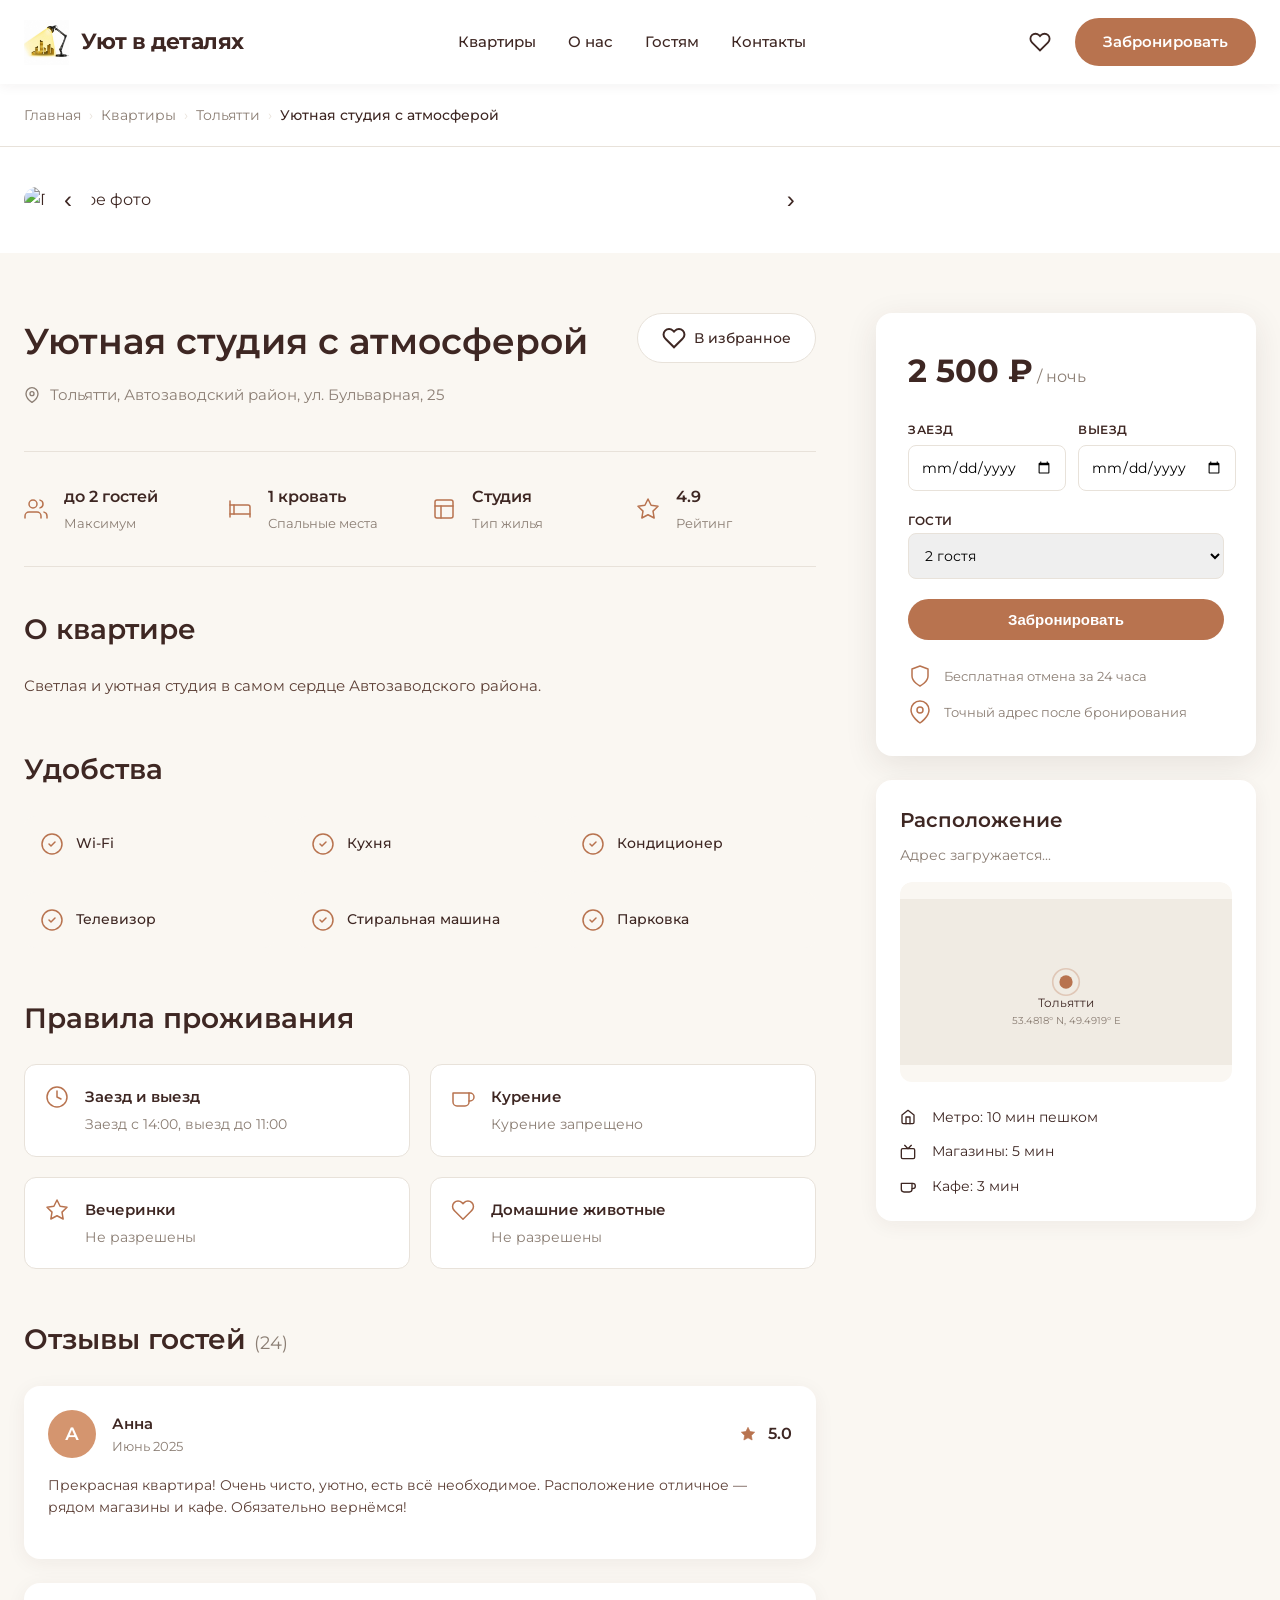
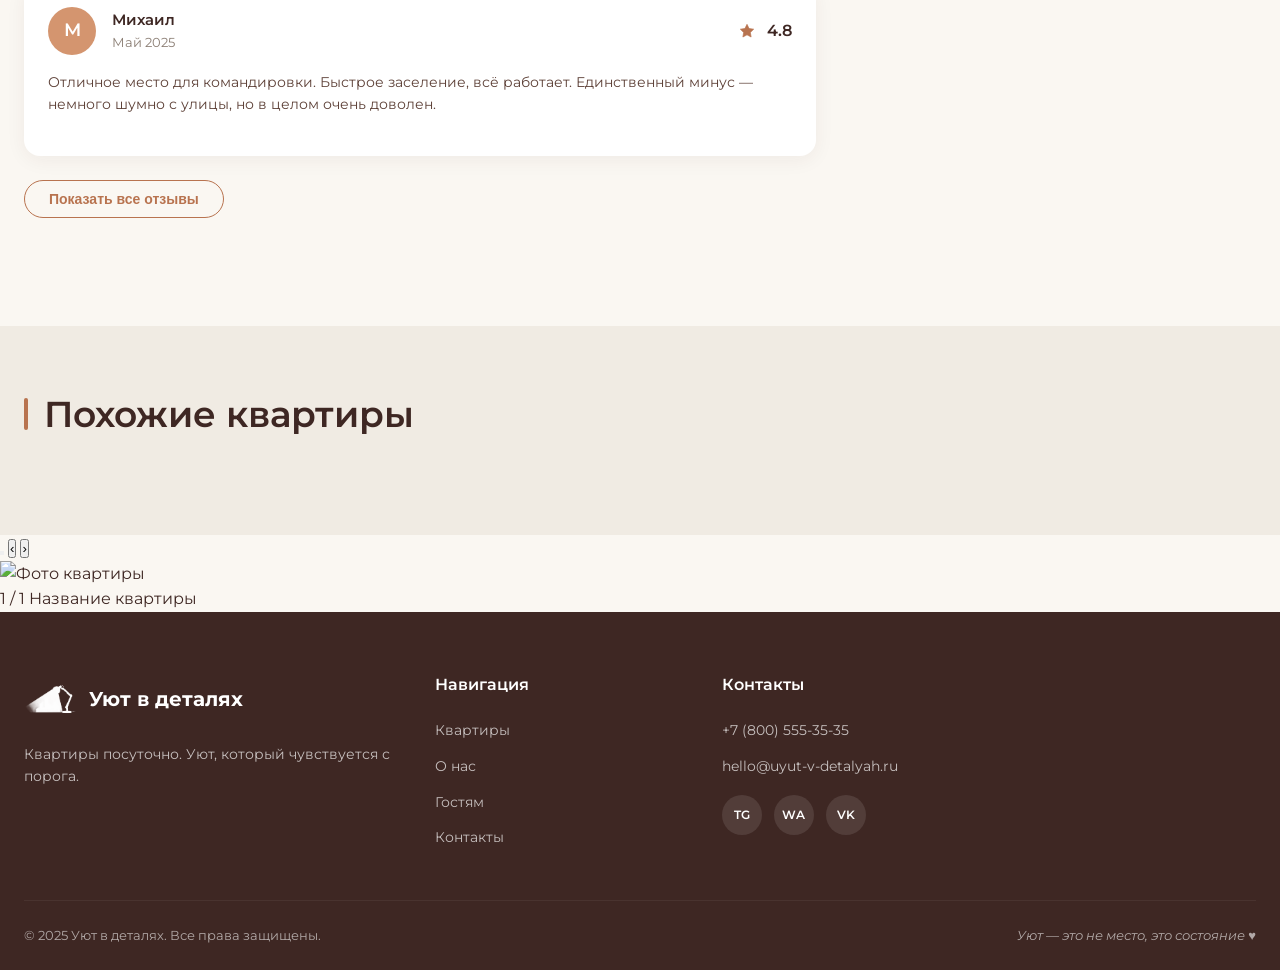
==== commit eb99de5c: "Update apartment.html" ====
--- a/apartment.html
+++ b/apartment.html
@@ -3,7 +3,7 @@
 <head>
   <meta charset="UTF-8">
   <meta name="viewport" content="width=device-width, initial-scale=1.0">
-  <title>Уютная студия с атмосферой — Уют в деталях</title>
+  <title>Квартира — Уют в деталях</title>
   <link rel="stylesheet" href="css/style.css">
   <link rel="stylesheet" href="css/apartment.css">
   <link rel="preconnect" href="https://fonts.googleapis.com">
@@ -50,7 +50,7 @@
   <header class="header">
     <div class="container header-inner">
       <a class="logo" href="index.html">
-        <img class="logo-ikon" src="img/logo.jpg" alt="Логотип">
+        <img class="logo-ikon" src="img/logo.jpg" alt="Логотип Уют в деталях">
         <span class="logo-text">Уют в деталях</span>
       </a>
       <nav class="nav">
@@ -79,7 +79,7 @@
       <span>›</span>
       <a href="catalog.html?city=tolyatti">Тольятти</a>
       <span>›</span>
-      <span class="current">Уютная студия с атмосферой</span>
+      <span class="current" id="breadcrumb-title">Квартира</span>
     </div>
   </div>
 
@@ -88,18 +88,17 @@
     <div class="container">
       <div class="gallery-grid">
         <div class="gallery-main">
-          <img src="https://images.unsplash.com/photo-1522708323590-d24dbb6b0267?w=1200" alt="Главное фото" id="main-image">
-          <button class="gallery-nav gallery-prev">‹</button>
-          <button class="gallery-nav gallery-next">›</button>
-        </div>
-        <div class="gallery-thumbs">
-          <img src="https://images.unsplash.com/photo-1522708323590-d24dbb6b0267?w=400" alt="Фото 1" class="thumb active" data-full="https://images.unsplash.com/photo-1522708323590-d24dbb6b0267?w=1200">
-          <img src="https://images.unsplash.com/photo-1502672260266-1c1ef2d93688?w=400" alt="Фото 2" class="thumb" data-full="https://images.unsplash.com/photo-1502672260266-1c1ef2d93688?w=1200">
-          <img src="https://images.unsplash.com/photo-1560448204-e02f11c3d0e2?w=400" alt="Фото 3" class="thumb" data-full="https://images.unsplash.com/photo-1560448204-e02f11c3d0e2?w=1200">
-          <img src="https://images.unsplash.com/photo-1505693416388-ac5ce068fe85?w=400" alt="Фото 4" class="thumb" data-full="https://images.unsplash.com/photo-1505693416388-ac5ce068fe85?w=1200">
-          <img src="https://images.unsplash.com/photo-1558618666-fcd25c85cd64?w=400" alt="Фото 5" class="thumb" data-full="https://images.unsplash.com/photo-1558618666-fcd25c85cd64?w=1200">
-        </div>
-      </div>
+          <img src="" alt="Главное фото" id="main-image">
+          <button class="gallery-nav gallery-prev" id="gallery-prev">‹</button>
+          <button class="gallery-nav gallery-next" id="gallery-next">›</button>
+        </div>
+        <div class="gallery-thumbs" id="gallery-thumbs">
+          <!-- Миниатюры загружаются через JS -->
+        </div>
+      </div>
+      <button class="show-more-photos" id="show-more-photos" style="display: none;">
+        Показать ещё фото
+      </button>
     </div>
   </section>
 
@@ -114,13 +113,13 @@
           <!-- Заголовок -->
           <div class="apartment-header">
             <div>
-              <h1>Уютная студия с атмосферой</h1>
-              <div class="apartment-location">
+              <h1 id="apartment-title">Название квартиры</h1>
+              <div class="apartment-location" id="apartment-location">
                 <svg class="icon-sm" viewBox="0 0 24 24"><path d="M21 10c0 7-9 13-9 13s-9-6-9-13a9 9 0 0 1 18 0z"></path><circle cx="12" cy="10" r="3"></circle></svg>
-                Тольятти, Автозаводский район, ул. Бульварная, 25
-              </div>
-            </div>
-            <button class="favorite-btn-large">
+                Загрузка...
+              </div>
+            </div>
+            <button class="favorite-btn-large" id="favorite-btn">
               <svg width="24" height="24" viewBox="0 0 24 24" fill="none" stroke="currentColor" stroke-width="2">
                 <path d="M20.84 4.61a5.5 5.5 0 0 0-7.78 0L12 5.67l-1.06-1.06a5.5 5.5 0 0 0-7.78 7.78l1.06 1.06L12 21.23l7.78-7.78 1.06-1.06a5.5 5.5 0 0 0 0-7.78z"/>
               </svg>
@@ -133,28 +132,28 @@
             <div class="spec-item">
               <svg class="icon-feature" viewBox="0 0 24 24"><path d="M17 21v-2a4 4 0 0 0-4-4H5a4 4 0 0 0-4 4v2"></path><circle cx="9" cy="7" r="4"></circle><path d="M23 21v-2a4 4 0 0 0-3-3.87"></path><path d="M16 3.13a4 4 0 0 1 0 7.75"></path></svg>
               <div>
-                <div class="spec-value">до 2 гостей</div>
+                <div class="spec-value" id="spec-guests">до 2 гостей</div>
                 <div class="spec-label">Максимум</div>
               </div>
             </div>
             <div class="spec-item">
               <svg class="icon-feature" viewBox="0 0 24 24"><path d="M2 4v16"></path><path d="M2 8h18a2 2 0 0 1 2 2v10"></path><path d="M2 17h20"></path><path d="M6 8v9"></path></svg>
               <div>
-                <div class="spec-value">1 кровать</div>
+                <div class="spec-value" id="spec-beds">1 кровать</div>
                 <div class="spec-label">Спальные места</div>
               </div>
             </div>
             <div class="spec-item">
               <svg class="icon-feature" viewBox="0 0 24 24"><rect x="3" y="3" width="18" height="18" rx="2" ry="2"></rect><line x1="3" y1="9" x2="21" y2="9"></line><line x1="9" y1="21" x2="9" y2="9"></line></svg>
               <div>
-                <div class="spec-value">Студия</div>
+                <div class="spec-value" id="spec-rooms">Студия</div>
                 <div class="spec-label">Тип жилья</div>
               </div>
             </div>
             <div class="spec-item">
-              <svg class="icon-star" viewBox="0 0 24 24" style="width: 24px; height: 24px;"><polygon points="12 2 15.09 8.26 22 9.27 17 14.14 18.18 21.02 12 17.77 5.82 21.02 7 14.14 2 9.27 8.91 8.26 12 2"></polygon></svg>
+              <svg class="icon-feature" viewBox="0 0 24 24" style="stroke: var(--terracotta);"><polygon points="12 2 15.09 8.26 22 9.27 17 14.14 18.18 21.02 12 17.77 5.82 21.02 7 14.14 2 9.27 8.91 8.26 12 2"></polygon></svg>
               <div>
-                <div class="spec-value">4.9</div>
+                <div class="spec-value" id="spec-rating">4.9</div>
                 <div class="spec-label">Рейтинг</div>
               </div>
             </div>
@@ -163,63 +162,16 @@
           <!-- Описание -->
           <div class="apartment-description">
             <h2>О квартире</h2>
-            <p>Светлая и уютная студия в самом сердце Автозаводского района. Идеально подходит для пар или деловых путешественников. Квартира полностью оборудована всем необходимым для комфортного проживания.</p>
-            <p>Панорамные окна наполняют пространство естественным светом, а продуманный дизайн создаёт атмосферу домашнего уюта. В шаговой доступности магазины, кафе и остановки общественного транспорта.</p>
-            <p>Бесконтактное заселение через кейбокс — вы получите код доступа сразу после оплаты и сможете заехать в любое удобное время.</p>
+            <div id="apartment-description-text">
+              <p>Загрузка описания...</p>
+            </div>
           </div>
 
           <!-- Удобства -->
           <div class="apartment-amenities">
             <h2>Удобства</h2>
-            <div class="amenities-grid">
-              <div class="amenity-item">
-                <svg class="icon-feature" viewBox="0 0 24 24"><path d="M5 12.55a11 11 0 0 1 14.08 0"></path><path d="M1.42 9a16 16 0 0 1 21.16 0"></path><path d="M8.53 16.11a6 6 0 0 1 6.95 0"></path><line x1="12" y1="20" x2="12.01" y2="20"></line></svg>
-                <span>Wi-Fi</span>
-              </div>
-              <div class="amenity-item">
-                <svg class="icon-feature" viewBox="0 0 24 24"><path d="M18 8h1a4 4 0 0 1 0 8h-1"></path><path d="M2 8h16v9a4 4 0 0 1-4 4H6a4 4 0 0 1-4-4V8z"></path><line x1="6" y1="1" x2="6" y2="4"></line><line x1="10" y1="1" x2="10" y2="4"></line><line x1="14" y1="1" x2="14" y2="4"></line></svg>
-                <span>Кофемашина</span>
-              </div>
-              <div class="amenity-item">
-                <svg class="icon-feature" viewBox="0 0 24 24"><rect x="2" y="7" width="20" height="15" rx="2" ry="2"></rect><polyline points="17 2 12 7 7 2"></polyline></svg>
-                <span>Телевизор</span>
-              </div>
-              <div class="amenity-item">
-                <svg class="icon-feature" viewBox="0 0 24 24"><path d="M12 2v20M2 12h20"></path><circle cx="12" cy="12" r="10"></circle></svg>
-                <span>Кондиционер</span>
-              </div>
-              <div class="amenity-item">
-                <svg class="icon-feature" viewBox="0 0 24 24"><path d="M18 8h1a4 4 0 0 1 0 8h-1"></path><path d="M2 8h16v9a4 4 0 0 1-4 4H6a4 4 0 0 1-4-4V8z"></path></svg>
-                <span>Кухня</span>
-              </div>
-              <div class="amenity-item">
-                <svg class="icon-feature" viewBox="0 0 24 24"><path d="M9 12l2 2 4-4"></path><circle cx="12" cy="12" r="10"></circle></svg>
-                <span>Стиральная машина</span>
-              </div>
-              <div class="amenity-item">
-                <svg class="icon-feature" viewBox="0 0 24 24"><path d="M3 9l9-7 9 7v11a2 2 0 0 1-2 2H5a2 2 0 0 1-2-2z"></path><polyline points="9 22 9 12 15 12 15 22"></polyline></svg>
-                <span>Фен</span>
-              </div>
-              <div class="amenity-item">
-                <svg class="icon-feature" viewBox="0 0 24 24"><rect x="3" y="4" width="18" height="18" rx="2" ry="2"></rect><line x1="16" y1="2" x2="16" y2="6"></line><line x1="8" y1="2" x2="8" y2="6"></line><line x1="3" y1="10" x2="21" y2="10"></line></svg>
-                <span>Утюг</span>
-              </div>
-              <div class="amenity-item">
-                <svg class="icon-feature" viewBox="0 0 24 24"><circle cx="12" cy="12" r="5"></circle><line x1="12" y1="1" x2="12" y2="3"></line><line x1="12" y1="21" x2="12" y2="23"></line><line x1="4.22" y1="4.22" x2="5.64" y2="5.64"></line><line x1="18.36" y1="18.36" x2="19.78" y2="19.78"></line><line x1="1" y1="12" x2="3" y2="12"></line><line x1="21" y1="12" x2="23" y2="12"></line><line x1="4.22" y1="19.78" x2="5.64" y2="18.36"></line><line x1="18.36" y1="5.64" x2="19.78" y2="4.22"></line></svg>
-                <span>Отопление</span>
-              </div>
-              <div class="amenity-item">
-                <svg class="icon-feature" viewBox="0 0 24 24"><path d="M21 10c0 7-9 13-9 13s-9-6-9-13a9 9 0 0 1 18 0z"></path><circle cx="12" cy="10" r="3"></circle></svg>
-                <span>Рядом с метро</span>
-              </div>
-              <div class="amenity-item">
-                <svg class="icon-feature" viewBox="0 0 24 24"><rect x="1" y="3" width="15" height="13"></rect><polygon points="16 8 20 8 23 11 23 16 16 16 16 8"></polygon><circle cx="5.5" cy="18.5" r="2.5"></circle><circle cx="18.5" cy="18.5" r="2.5"></circle></svg>
-                <span>Парковка</span>
-              </div>
-              <div class="amenity-item">
-                <svg class="icon-feature" viewBox="0 0 24 24"><path d="M12 22s8-4 8-10V5l-8-3-8 3v7c0 6 8 10 8 10z"></path></svg>
-                <span>Бесконтактное заселение</span>
-              </div>
+            <div class="amenities-grid" id="amenities-grid">
+              <!-- Загружаются через JS -->
             </div>
           </div>
 
@@ -300,7 +252,7 @@
         <div class="details-sidebar">
           <div class="booking-card">
             <div class="booking-price">
-              <span class="price-amount">2 500 ₽</span>
+              <span class="price-amount" id="booking-price">2 500 ₽</span>
               <span class="price-period">/ ночь</span>
             </div>
             
@@ -321,6 +273,8 @@
                 <select id="booking-guests">
                   <option>1 гость</option>
                   <option selected>2 гостя</option>
+                  <option>3 гостя</option>
+                  <option>4 гостя</option>
                 </select>
               </div>
               
@@ -329,7 +283,7 @@
 
             <div class="booking-summary" id="booking-summary" style="display: none;">
               <div class="summary-row">
-                <span>2 500 ₽ × <span id="nights-count">0</span> ночей</span>
+                <span id="price-per-night-label">2 500 ₽ × <span id="nights-count">0</span> ночей</span>
                 <span id="subtotal">0 ₽</span>
               </div>
               <div class="summary-row">
@@ -361,13 +315,13 @@
           <!-- Карта -->
           <div class="location-card">
             <h3>Расположение</h3>
-            <p>Автозаводский район, ул. Бульварная, 25</p>
+            <p id="location-address">Адрес загружается...</p>
             <div class="map-placeholder">
               <svg width="100%" height="200" viewBox="0 0 400 200" style="background: var(--cream); border-radius: 12px;">
                 <rect width="400" height="200" fill="#F0EBE3"/>
                 <circle cx="200" cy="100" r="8" fill="var(--terracotta)"/>
                 <circle cx="200" cy="100" r="16" fill="none" stroke="var(--terracotta)" stroke-width="2" opacity="0.3"/>
-                <text x="200" y="130" text-anchor="middle" fill="var(--chocolate)" font-size="14" font-family="Montserrat">Тольятти</text>
+                <text x="200" y="130" text-anchor="middle" fill="var(--chocolate)" font-size="14" font-family="Montserrat" id="map-city">Тольятти</text>
                 <text x="200" y="150" text-anchor="middle" fill="var(--gray)" font-size="12" font-family="Montserrat">53.4818° N, 49.4919° E</text>
               </svg>
             </div>
@@ -396,109 +350,30 @@
   <section class="similar-apartments">
     <div class="container">
       <h2 class="section-title">Похожие квартиры</h2>
-      <div class="apartments-grid">
-        
-        <article class="apartment-card">
-          <div class="apartment-image">
-            <img src="https://images.unsplash.com/photo-1502672260266-1c1ef2d93688?w=600" alt="Апартаменты">
-            <span class="badge">Хит</span>
-            <button class="favorite-btn">♡</button>
-          </div>
-          <div class="apartment-info">
-            <h3>Двухуровневые апартаменты</h3>
-            <div class="apartment-location">
-              <svg class="icon-sm" viewBox="0 0 24 24"><path d="M21 10c0 7-9 13-9 13s-9-6-9-13a9 9 0 0 1 18 0z"></path><circle cx="12" cy="10" r="3"></circle></svg>
-              Автозаводский район
-            </div>
-            <div class="apartment-meta">
-              <span>
-                <svg class="icon-sm" viewBox="0 0 24 24"><path d="M17 21v-2a4 4 0 0 0-4-4H5a4 4 0 0 0-4 4v2"></path><circle cx="9" cy="7" r="4"></circle><path d="M23 21v-2a4 4 0 0 0-3-3.87"></path><path d="M16 3.13a4 4 0 0 1 0 7.75"></path></svg>
-                до 2 гостей
-              </span>
-              <span>
-                <svg class="icon-sm" viewBox="0 0 24 24"><path d="M2 4v16"></path><path d="M2 8h18a2 2 0 0 1 2 2v10"></path><path d="M2 17h20"></path><path d="M6 8v9"></path></svg>
-                1 кровать
-              </span>
-              <span>
-                <svg class="icon-star" viewBox="0 0 24 24"><polygon points="12 2 15.09 8.26 22 9.27 17 14.14 18.18 21.02 12 17.77 5.82 21.02 7 14.14 2 9.27 8.91 8.26 12 2"></polygon></svg>
-                5.0
-              </span>
-            </div>
-            <div class="apartment-footer">
-              <div class="apartment-price">от 3 200 ₽ <small>/ ночь</small></div>
-              <a href="apartment.html" class="btn-outline">Подробнее</a>
-            </div>
-          </div>
-        </article>
-
-        <article class="apartment-card">
-          <div class="apartment-image">
-            <img src="https://images.unsplash.com/photo-1502672023488-70e25813eb80?w=600" alt="Квартира">
-            <button class="favorite-btn">♡</button>
-          </div>
-          <div class="apartment-info">
-            <h3>Просторная 1-комнатная у парка</h3>
-            <div class="apartment-location">
-              <svg class="icon-sm" viewBox="0 0 24 24"><path d="M21 10c0 7-9 13-9 13s-9-6-9-13a9 9 0 0 1 18 0z"></path><circle cx="12" cy="10" r="3"></circle></svg>
-              Комсомольский район
-            </div>
-            <div class="apartment-meta">
-              <span>
-                <svg class="icon-sm" viewBox="0 0 24 24"><path d="M17 21v-2a4 4 0 0 0-4-4H5a4 4 0 0 0-4 4v2"></path><circle cx="9" cy="7" r="4"></circle><path d="M23 21v-2a4 4 0 0 0-3-3.87"></path><path d="M16 3.13a4 4 0 0 1 0 7.75"></path></svg>
-                до 3 гостей
-              </span>
-              <span>
-                <svg class="icon-sm" viewBox="0 0 24 24"><path d="M2 4v16"></path><path d="M2 8h18a2 2 0 0 1 2 2v10"></path><path d="M2 17h20"></path><path d="M6 8v9"></path></svg>
-                1 кровать
-              </span>
-              <span>
-                <svg class="icon-star" viewBox="0 0 24 24"><polygon points="12 2 15.09 8.26 22 9.27 17 14.14 18.18 21.02 12 17.77 5.82 21.02 7 14.14 2 9.27 8.91 8.26 12 2"></polygon></svg>
-                4.8
-              </span>
-            </div>
-            <div class="apartment-footer">
-              <div class="apartment-price">от 2 800 ₽ <small>/ ночь</small></div>
-              <a href="apartment.html" class="btn-outline">Подробнее</a>
-            </div>
-          </div>
-        </article>
-
-        <article class="apartment-card">
-          <div class="apartment-image">
-            <img src="https://images.unsplash.com/photo-1522708323590-d24dbb6b0267?w=600" alt="Студия">
-            <span class="badge">Новинка</span>
-            <button class="favorite-btn">♡</button>
-          </div>
-          <div class="apartment-info">
-            <h3>Современная студия в центре</h3>
-            <div class="apartment-location">
-              <svg class="icon-sm" viewBox="0 0 24 24"><path d="M21 10c0 7-9 13-9 13s-9-6-9-13a9 9 0 0 1 18 0z"></path><circle cx="12" cy="10" r="3"></circle></svg>
-              Центральный район
-            </div>
-            <div class="apartment-meta">
-              <span>
-                <svg class="icon-sm" viewBox="0 0 24 24"><path d="M17 21v-2a4 4 0 0 0-4-4H5a4 4 0 0 0-4 4v2"></path><circle cx="9" cy="7" r="4"></circle><path d="M23 21v-2a4 4 0 0 0-3-3.87"></path><path d="M16 3.13a4 4 0 0 1 0 7.75"></path></svg>
-                до 2 гостей
-              </span>
-              <span>
-                <svg class="icon-sm" viewBox="0 0 24 24"><path d="M2 4v16"></path><path d="M2 8h18a2 2 0 0 1 2 2v10"></path><path d="M2 17h20"></path><path d="M6 8v9"></path></svg>
-                1 кровать
-              </span>
-              <span>
-                <svg class="icon-star" viewBox="0 0 24 24"><polygon points="12 2 15.09 8.26 22 9.27 17 14.14 18.18 21.02 12 17.77 5.82 21.02 7 14.14 2 9.27 8.91 8.26 12 2"></polygon></svg>
-                4.7
-              </span>
-            </div>
-            <div class="apartment-footer">
-              <div class="apartment-price">от 2 600 ₽ <small>/ ночь</small></div>
-              <a href="apartment.html" class="btn-outline">Подробнее</a>
-            </div>
-          </div>
-        </article>
-
+      <div class="apartments-grid" id="similar-apartments">
+        <!-- Загружаются через JS -->
       </div>
     </div>
   </section>
+
+  <!-- ЛАЙТБОКС -->
+  <div class="lightbox" id="lightbox">
+    <div class="lightbox-overlay"></div>
+    <div class="lightbox-content">
+      <button class="lightbox-close" id="lightbox-close"></button>
+      <button class="lightbox-prev" id="lightbox-prev">‹</button>
+      <button class="lightbox-next" id="lightbox-next">›</button>
+      
+      <div class="lightbox-image-container">
+        <img id="lightbox-image" src="" alt="Фото квартиры">
+      </div>
+      
+      <div class="lightbox-info">
+        <span id="lightbox-counter">1 / 1</span>
+        <span id="lightbox-title">Название квартиры</span>
+      </div>
+    </div>
+  </div>
 
   <!-- FOOTER -->
   <footer class="footer">
@@ -506,7 +381,7 @@
       <div class="footer-grid">
         <div>
           <div class="footer-logo">
-            <img class="logo-ikon" src="img/logo.png" alt="Логотип Уют в деталях" style="height: 100px;">
+            <img class="logo-ikon" src="img/logo.png" alt="Логотип" style="height: 55px; filter: brightness(0) invert(1);">
             <span class="footer-logo-text">Уют в деталях</span>
           </div>
           <p class="footer-desc">Квартиры посуточно. Уют, который чувствуется с порога.</p>
@@ -526,6 +401,11 @@
             <li><a href="tel:+78005553535">+7 (800) 555-35-35</a></li>
             <li><a href="mailto:hello@uyut-v-detalyah.ru">hello@uyut-v-detalyah.ru</a></li>
           </ul>
+          <div class="footer-social">
+            <a href="#">TG</a>
+            <a href="#">WA</a>
+            <a href="#">VK</a>
+          </div>
         </div>
       </div>
       <div class="footer-bottom">
@@ -538,4 +418,4 @@
   <script src="js/main.js"></script>
   <script src="js/apartment.js"></script>
 </body>
-</html>+</html>
